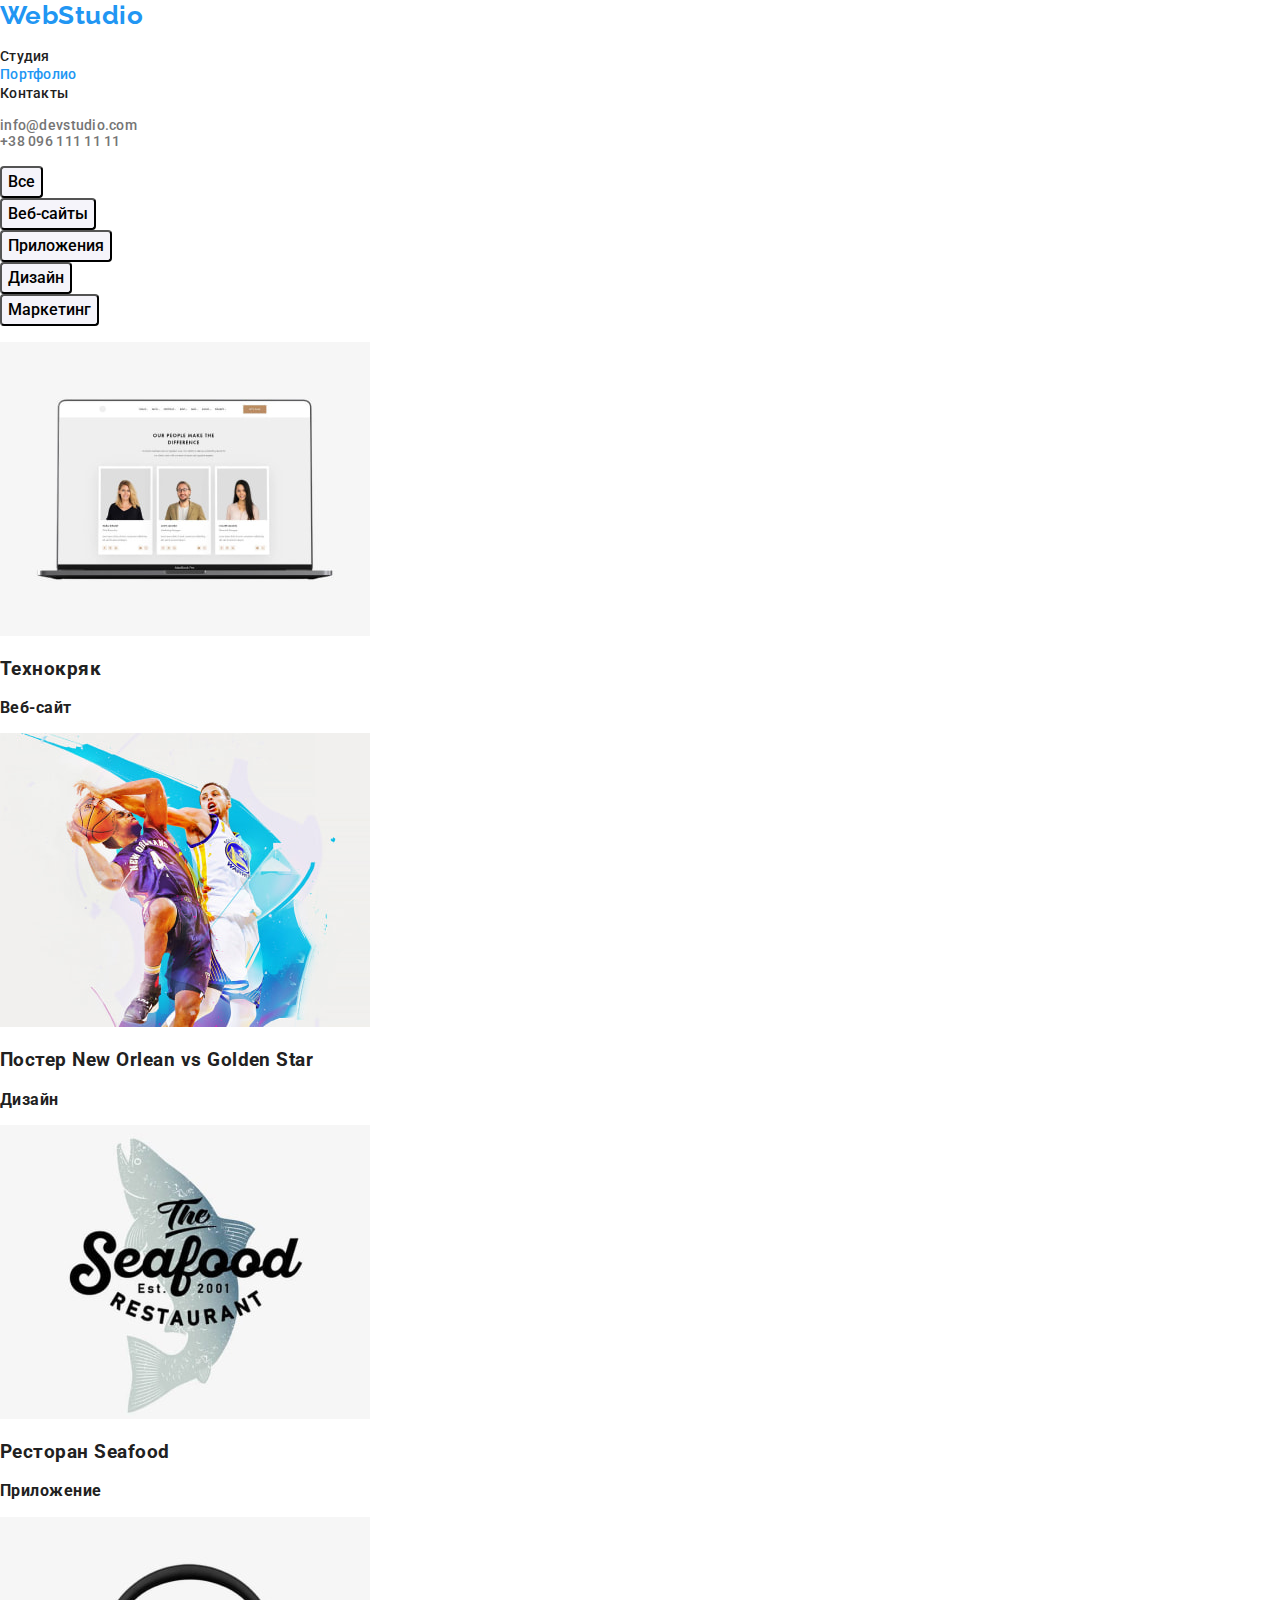
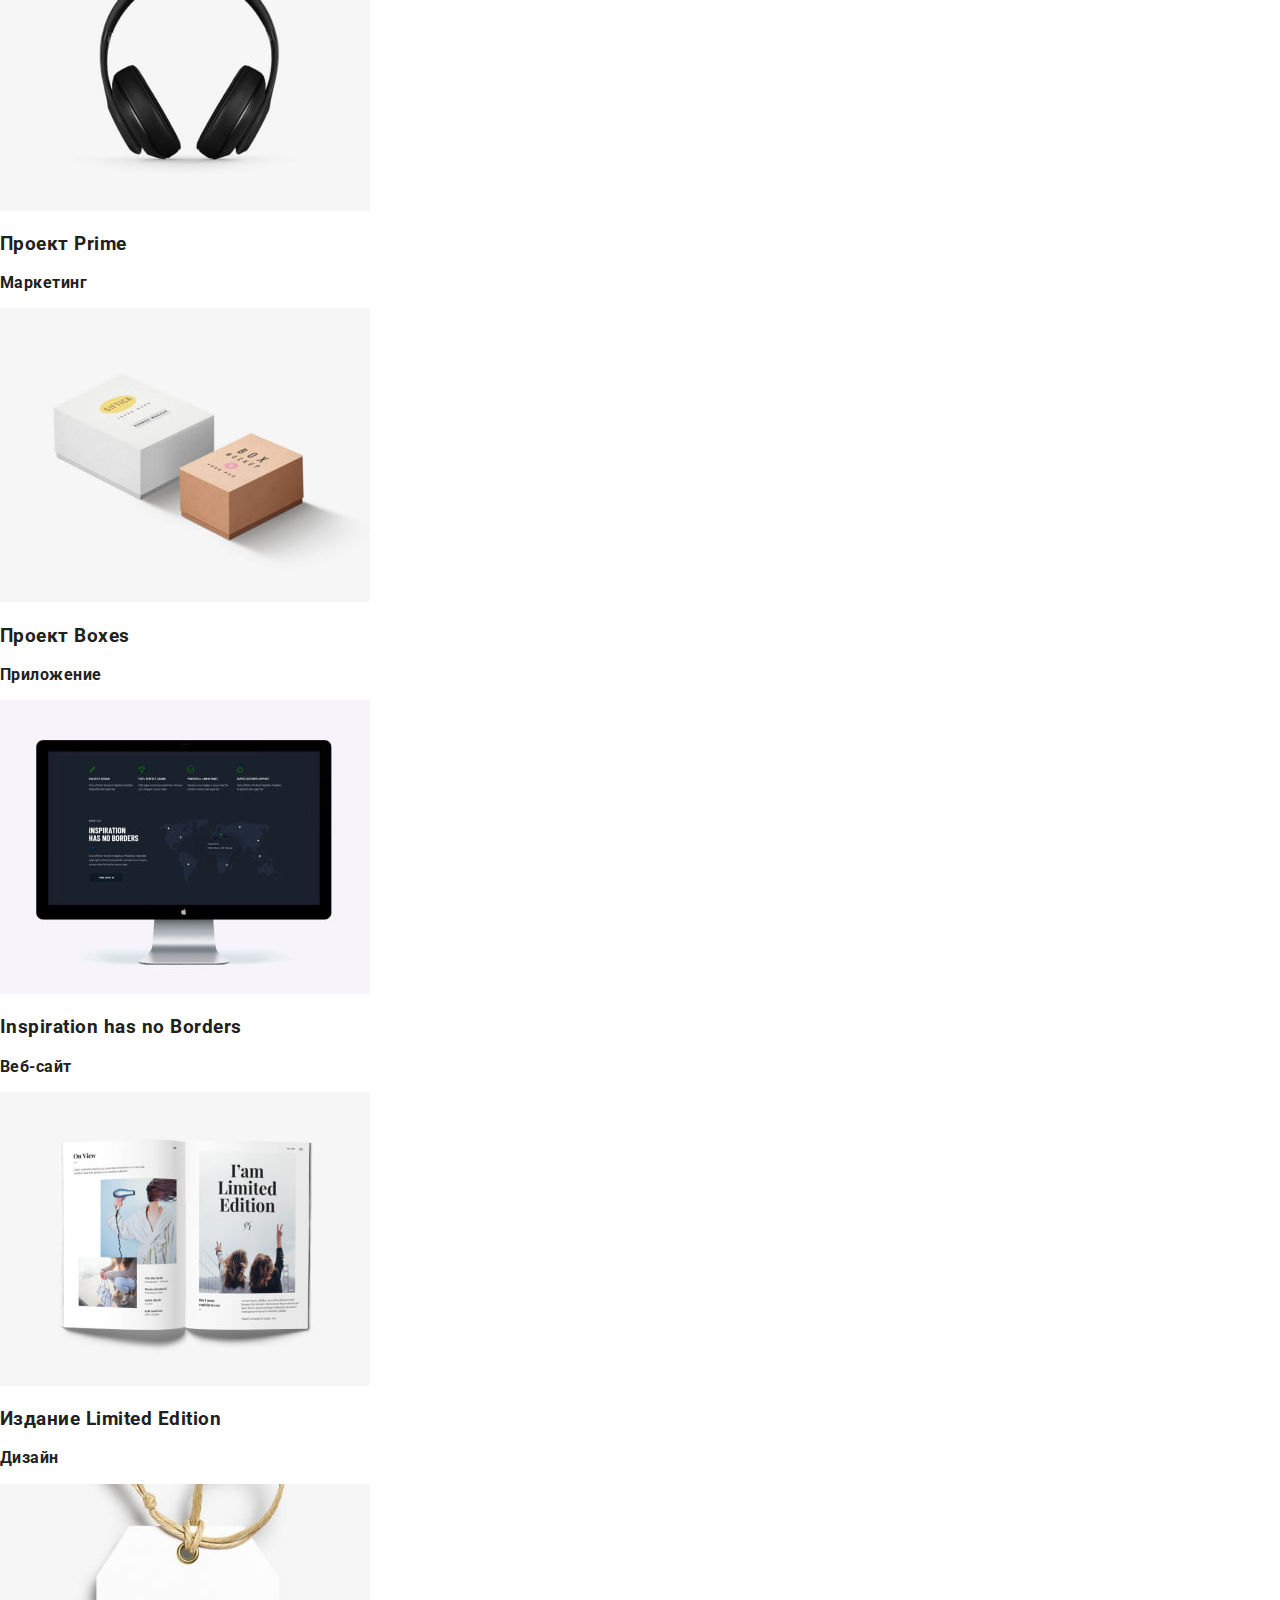
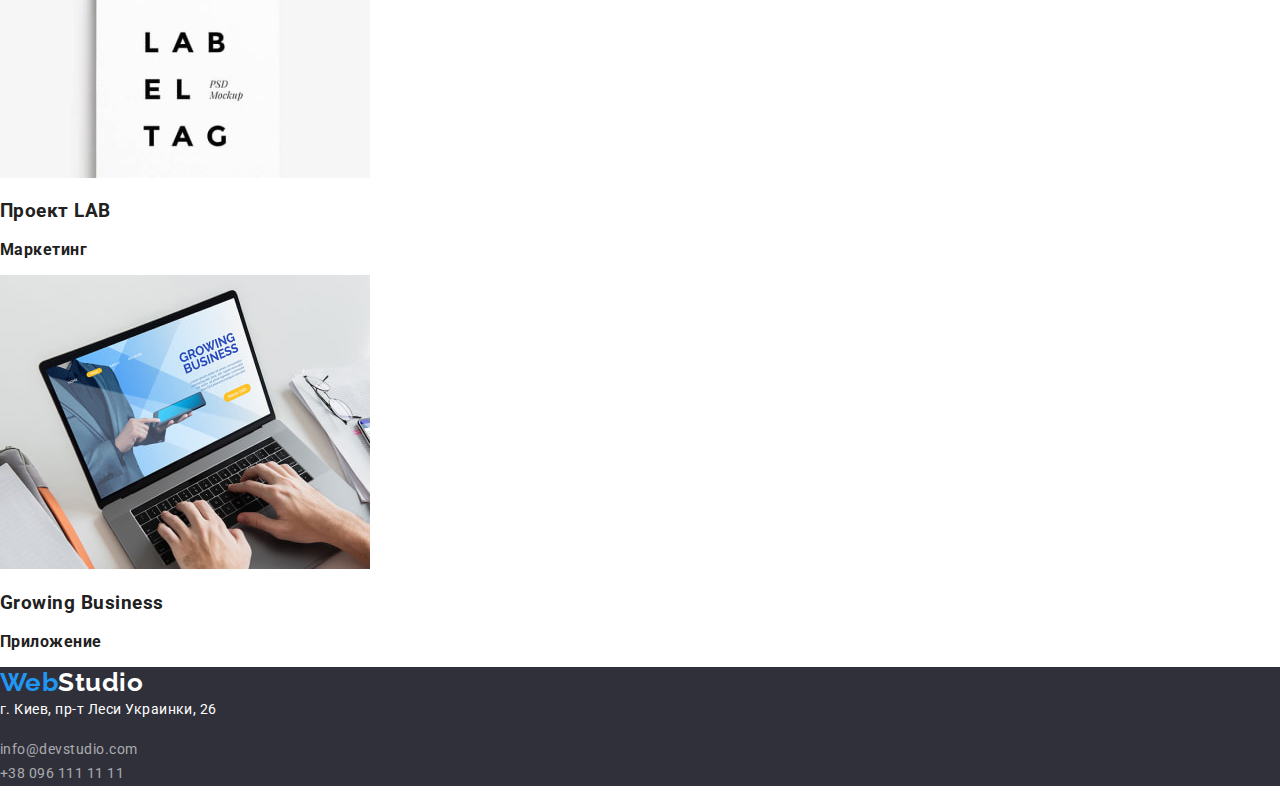
==== portfolio.html @ b77dc6d7 "Клон" ====
<!DOCTYPE html>
<html lang="en">
  <head>
    <meta charset="UTF-8" />
    <meta http-equiv="X-UA-Compatible" content="IE=edge" />
    <meta name="viewport" content="width=device-width, initial-scale=1.0" />
    <title>Портфолио</title>
    <link rel="preconnect" href="https://fonts.googleapis.com" />
    <link rel="preconnect" href="https://fonts.gstatic.com" crossorigin />
    <link
      rel="stylesheet"
      href="https://cdnjs.cloudflare.com/ajax/libs/modern-normalize/1.0.0/modern-normalize.min.css"
    />
    <link
      href="https://fonts.googleapis.com/css2?family=Raleway:wght@700&family=Roboto:wght@400;500;700;900&display=swap"
      rel="stylesheet"
    />
    <link rel="stylesheet" href="css/styles.css" />
  </head>

  <body>
    <header>
      <a class="logo" href="index.html"><span>Web</span>Studio</a>

      <nav class="main-nav">
        <ul>
          <li><a class="link" href="./index.html">Студия</a></li>
          <li><a class="link current" href="./portfolio.html">Портфолио</a></li>
          <li><a class="link" href="./contacts.html">Контакты</a></li>
        </ul>
      </nav>

      <ul class="header-contact">
        <li><a href="mailto:info@devstudio.com">info@devstudio.com</a></li>
        <li><a href="tel:+380961111111">+38 096 111 11 11</a></li>
      </ul>
    </header>

    <main class="work-exls">
      <h1 class="hidden" hidden="true">примеры работ</h1>
      <h2 class="hidden">типы проектов</h2>
      <ul>
        <li>
          <button type="button">Все</button>
        </li>
        <li>
          <button type="button">Веб-сайты</button>
        </li>
        <li>
          <button type="button">Приложения</button>
        </li>
        <li>
          <button type="button">Дизайн</button>
        </li>
        <li>
          <button type="button">Маркетинг</button>
        </li>
      </ul>

      <ul class="work-project">
        <li>
          <img src="./images/portfolio/project-01.jpg" alt="project 01 Технокряк" width="370" />
          <h3>Технокряк</h3>
          <p>Веб-сайт</p>
        </li>
        <li>
          <img
            src="./images/portfolio/project-02.jpg"
            alt="project 02 Постер New Orlean vs Golden Star"
            width="370"
          />
          <h3>Постер New Orlean vs Golden Star</h3>
          <p>Дизайн</p>
        </li>
        <li>
          <img
            src="./images/portfolio/project-03.jpg"
            alt="project 03 Ресторан Seafood"
            width="370"
          />
          <h3>Ресторан Seafood</h3>
          <p>Приложение</p>
        </li>
        <li>
          <img src="./images/portfolio/project-04.jpg" alt="project 04 Проект Prime" width="370" />
          <h3>Проект Prime</h3>
          <p>Маркетинг</p>
        </li>
        <li>
          <img src="./images/portfolio/project-05.jpg" alt="project 05 Проект Boxes" width="370" />
          <h3>Проект Boxes</h3>
          <p>Приложение</p>
        </li>
        <li>
          <img
            src="./images/portfolio/project-06.jpg"
            alt="project 06 Inspiration has no Borders"
            width="370"
          />
          <h3>Inspiration has no Borders</h3>
          <p>Веб-сайт</p>
        </li>
        <li>
          <img
            src="./images/portfolio/project-07.jpg"
            alt="project 07 Издание Limited Edition"
            width="370"
          />
          <h3>Издание Limited Edition</h3>
          <p>Дизайн</p>
        </li>
        <li>
          <img src="./images/portfolio/project-08.jpg" alt="Проект LAB" width="370" />
          <h3>Проект LAB</h3>
          <p>Маркетинг</p>
        </li>
        <li>
          <img
            src="./images/portfolio/project-09.jpg"
            alt="project 09 Growing Business"
            width="370"
          />
          <h3>Growing Business</h3>
          <p>Приложение</p>
        </li>
      </ul>
    </main>

    <footer>
      <a class="logo-footer" href="index.html"><span>Web</span>Studio</a>
      <a href="https://goo.gl/maps/MwoCHRfoZyWxWFmu9">
        <address>г. Киев, пр-т Леси Украинки, 26</address>
      </a>
      <ul>
        <li><a href="mailto:info@devstudio.com">info@devstudio.com</a></li>
        <li><a href="tel:+380961111111">+38 096 111 11 11</a></li>
      </ul>
    </footer>
  </body>
</html>
---- css/styles.css ----
/* задание глобальных переменных */
:root {
  --primary-text-color: #212121;
  --secondary-text-color: #757575;
  --invert-text-color: #ffffff;
  --accent-color: #2196f3;
  --background: #2f303a;
  --background-section: #f5f4fa;
}
/* Глобальные настройки */
a {
  /* убирает подчеркивание ссылок */
  text-decoration: none;
  color: var(--secondary-text-color);
}

li {
  /* Убираем маркеры */
  list-style-type: none;
}

ul {
  margin-left: 0;
  /* Отступ слева в браузере IE и Opera */
  padding-left: 0;
  /* Отступ слева в браузере Firefox, Safari, Chrome */
}

/* скрытие элементов - не подходит для семантики */
.hidden {
  display: none;
}

/* Глобальный border-box */
*,
*::before,
*::after {
  box-sizing: border-box;
}

/* для проверки отступов от элементов */
.test-content {
  outline: 2px solid tomato;
  background-color: green;
}


/* общие настройки */
body {
  font-family: 'Roboto', 'Verdana', 'Tahoma', sans-serif;
  font-style: normal;
  font-weight: 700;
  letter-spacing: 0.03em;
  color: var(--primary-text-color);
}


/* Остальной код */

/* site logo */
.logo {
  font-family: 'Raleway';
  font-size: 26px;
  line-height: 1.19;
  color: var(--primary-text-color);
}
.logo:hover,
.logo:focus {
  color: var(--accent-color);
}
.logo > span {
  color: var(--accent-color);
}

/* nave menu */
.main-nav .link {
  font-weight: 500;
  font-size: 14px;
  line-height: 1.14;
  letter-spacing: 0.02em;
  color: var(--primary-text-color);
}
/* цвет наведение на меню  */
.main-nav .link:hover,
.main-nav .link:focus {
  color: var(--accent-color);
}
/* цвет меню текущей страницы */
.main-nav .link.current {
  color: var(--accent-color);
}

.header-contact {
  font-weight: 500;
  font-size: 14px;
  line-height: 1.14;
  letter-spacing: 0.02em;
  color: var(--secondary-text-color);
}
.header-contact a:hover {
  color: var(--accent-color);
}
h1 {
  font-weight: 900;
  font-size: 44px;
  line-height: 1.36;
  text-align: center;
  letter-spacing: 0.06em;
  text-transform: uppercase;
  color: var(--invert-text-color);
  background-color: var(--secondary-text-color);
}
.main-btn {
  font-size: 16px;
  line-height: 1, 87;
  display: flex;
  align-items: center;
  text-align: center;
  letter-spacing: 0.06em;
  color: var(--invert-text-color);
  background: var(--accent-color);
  box-shadow: 0px 4px 4px rgba(0, 0, 0, 0.15);
  border-radius: 4px;
  cursor: pointer;
}

.features h3 {
  font-size: 14px;
  line-height: 1.14;
  text-transform: uppercase;
}

.features p {
  font-weight: 400;
  font-size: 14px;
  line-height: 1.71;
  color: var(--secondary-text-color);
}

h2 {
  font-size: 36px;
  line-height: 1.16;
  text-align: center;
}

.team p {
  font-weight: 500;
  font-size: 16px;
  line-height: 1.18;
  text-align: center;
}

.team h3 {
  font-weight: 400;
  font-size: 16px;
  line-height: 1.18;
  text-align: center;
  color: var(--secondary-text-color);
}

footer {
  background: var(--background);
}
.logo-footer {
  font-family: 'Raleway';
  font-size: 26px;
  line-height: 1.19;
  color: var(--invert-text-color);
}

.logo-footer > span {
  color: var(--accent-color);
}

footer > a > address {
  font-weight: 400;
  font-size: 14px;
  font-style: normal;
  line-height: 1.71;
  color: var(--invert-text-color);
}
footer > ul > li > a {
  font-weight: 400;
  font-size: 14px;
  line-height: 1.71;
  color: rgba(255, 255, 255, 0.6);
}

footer a:hover {
  color: var(--accent-color);
}

/* Страница примеры работ */
.work-exls button {
  font-family: 'Roboto';
  font-weight: 500;
  font-size: 16px;
  line-height: 1.62;
  text-align: center;
  background: #f5f4fa;
  border-radius: 4px;
  cursor: pointer;
}

.work-exls button:hover {
  color: var(--invert-text-color);
  background: var(--accent-color);
  box-shadow: 0px 3px 1px rgba(0, 0, 0, 0.1), 0px 1px 2px rgba(0, 0, 0, 0.08),
    0px 2px 2px rgba(0, 0, 0, 0.12);
  border-radius: 4px;
}

.work-project > ul > li > h3 {
  font-size: 18px;
  line-height: 2;
  letter-spacing: 0.06em;
}

.work-project > ul > li > p {
  font-weight: 400;
  font-size: 16px;
  line-height: 1.87;
  color: var(--secondary-text-color);
}
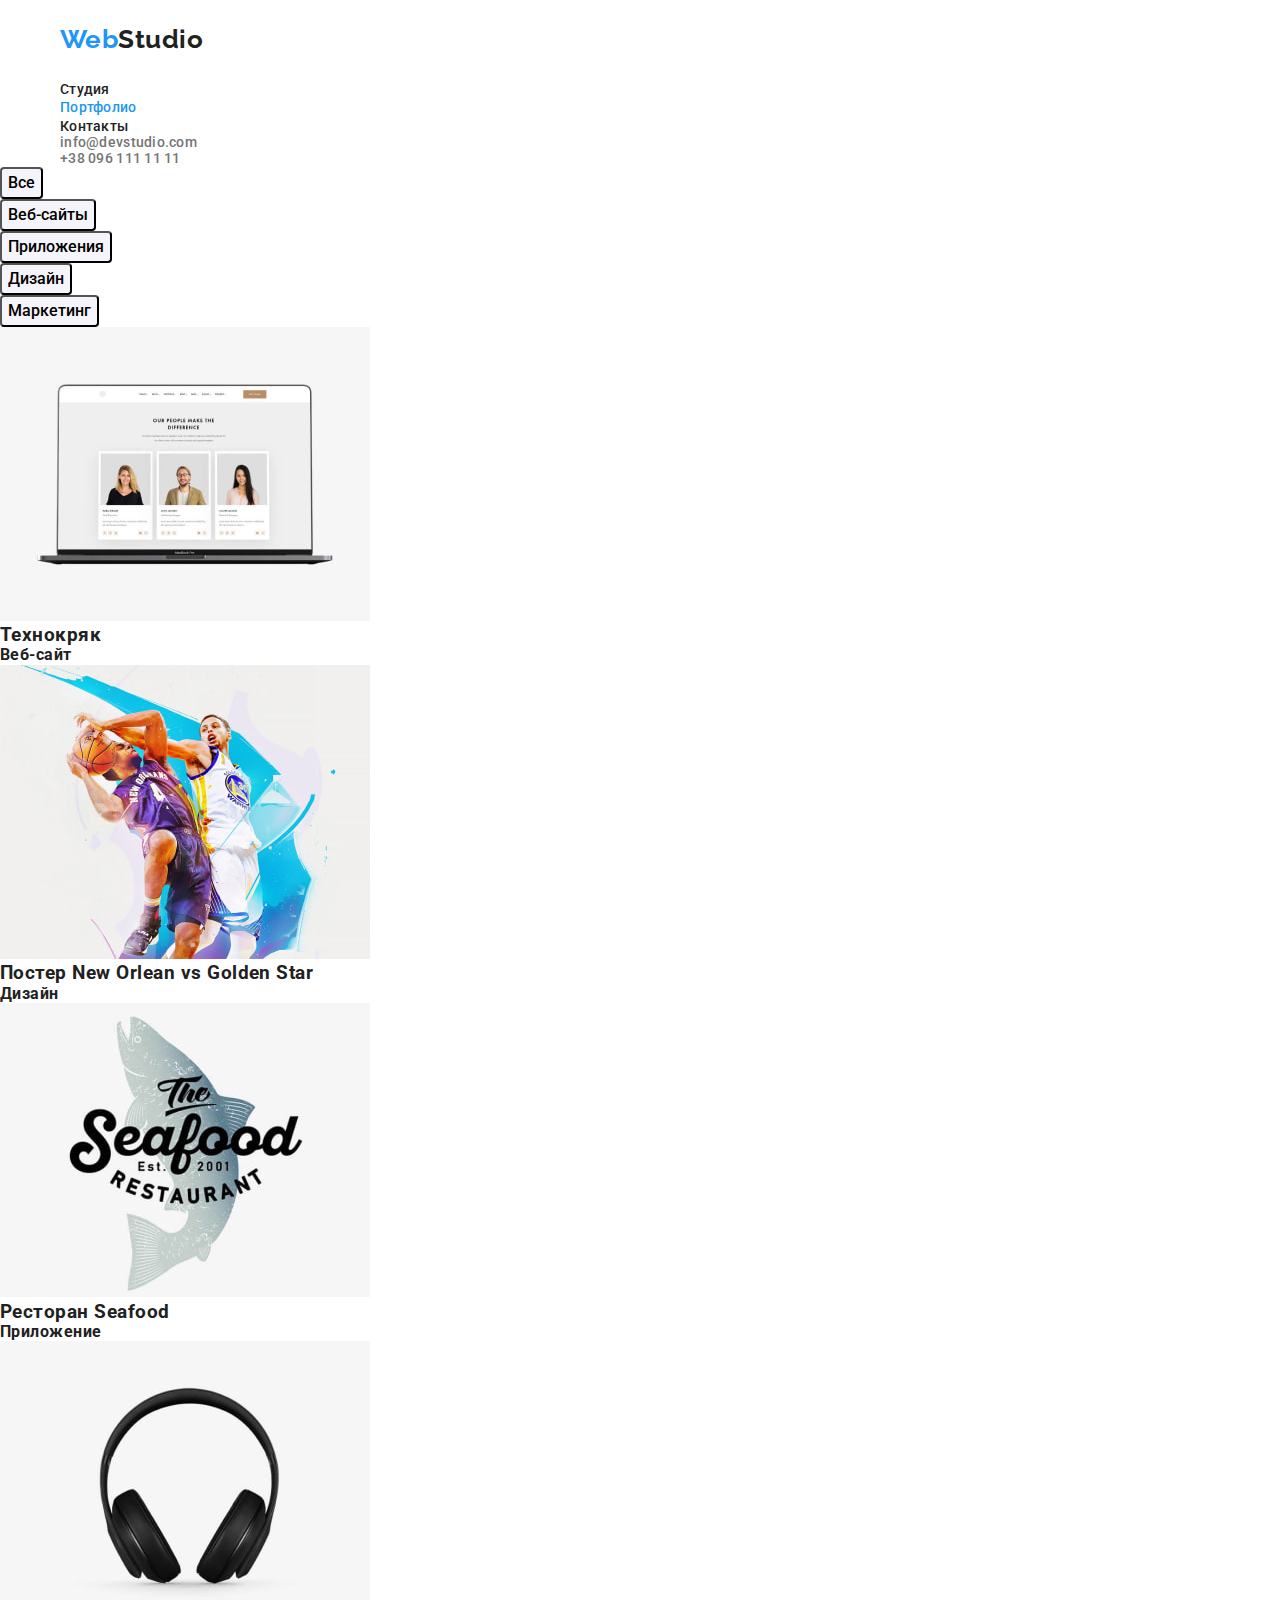
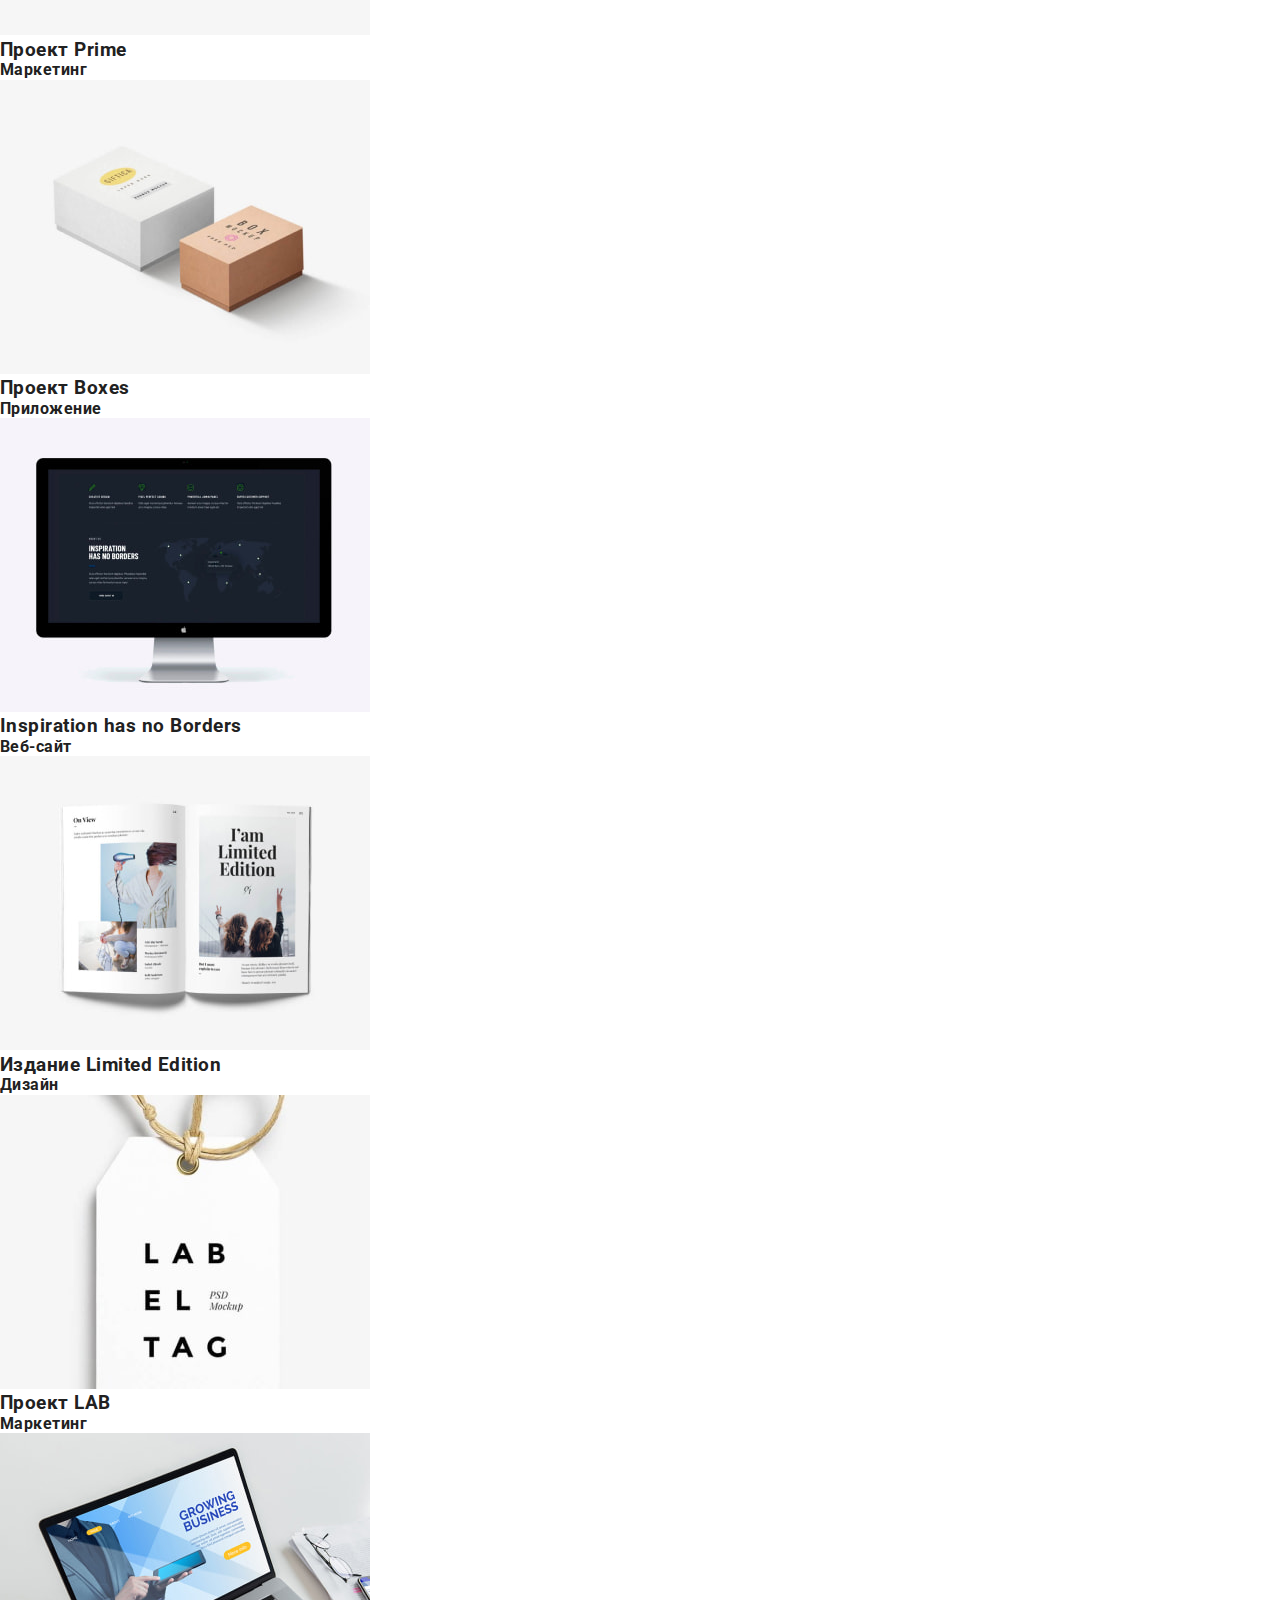
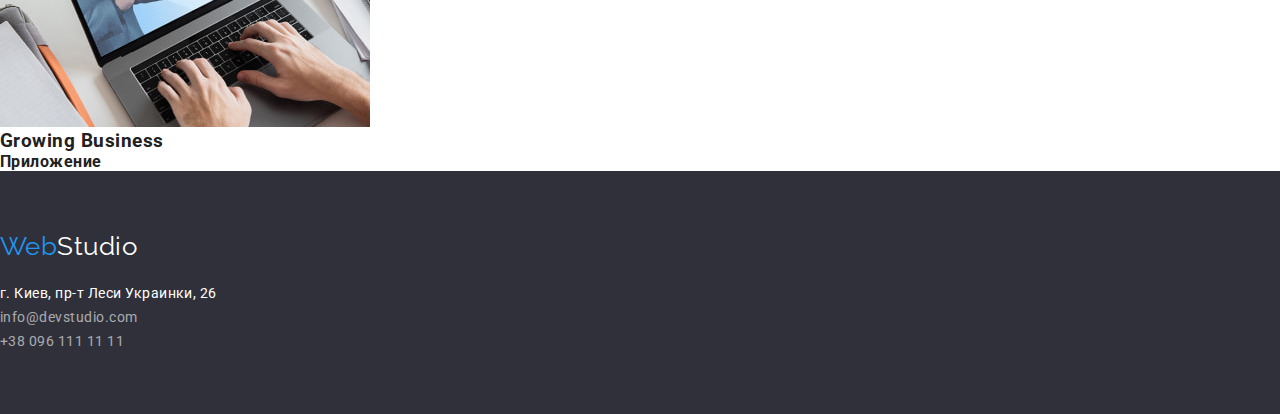
==== commit 265be8d0: "Правки по отступам" ====
--- a/portfolio.html
+++ b/portfolio.html
@@ -20,20 +20,22 @@
 
   <body>
     <header>
-      <a class="logo" href="index.html"><span>Web</span>Studio</a>
+      <div class="container">
+        <a class="logo" href="index.html"><span>Web</span>Studio</a>
 
-      <nav class="main-nav">
-        <ul>
-          <li><a class="link" href="./index.html">Студия</a></li>
-          <li><a class="link current" href="./portfolio.html">Портфолио</a></li>
-          <li><a class="link" href="./contacts.html">Контакты</a></li>
+        <nav class="main-nav">
+          <ul>
+            <li><a class="link" href="./index.html">Студия</a></li>
+            <li><a class="link current" href="./portfolio.html">Портфолио</a></li>
+            <li><a class="link" href="./contacts.html">Контакты</a></li>
+          </ul>
+        </nav>
+
+        <ul class="header-contact">
+          <li><a href="mailto:info@devstudio.com">info@devstudio.com</a></li>
+          <li><a href="tel:+380961111111">+38 096 111 11 11</a></li>
         </ul>
-      </nav>
-
-      <ul class="header-contact">
-        <li><a href="mailto:info@devstudio.com">info@devstudio.com</a></li>
-        <li><a href="tel:+380961111111">+38 096 111 11 11</a></li>
-      </ul>
+      </div>
     </header>
 
     <main class="work-exls">
--- a/css/styles.css
+++ b/css/styles.css
@@ -4,48 +4,44 @@
   --secondary-text-color: #757575;
   --invert-text-color: #ffffff;
   --accent-color: #2196f3;
+  --background-main: #ffffff;
+  --background-section: #f5f4fa;
   --background: #2f303a;
-  --background-section: #f5f4fa;
-}
-/* Глобальные настройки */
+}
+
+/* глобальные настройки */
 a {
   /* убирает подчеркивание ссылок */
   text-decoration: none;
   color: var(--secondary-text-color);
 }
-
 li {
   /* Убираем маркеры */
   list-style-type: none;
 }
-
-ul {
-  margin-left: 0;
-  /* Отступ слева в браузере IE и Opera */
-  padding-left: 0;
-  /* Отступ слева в браузере Firefox, Safari, Chrome */
-}
-
 /* скрытие элементов - не подходит для семантики */
 .hidden {
   display: none;
 }
-
-/* Глобальный border-box */
+/* глобальный border-box */
 *,
 *::before,
 *::after {
   box-sizing: border-box;
 }
 
+h1, h2, h3, h4, li, ul, p {
+  padding: 0 0;
+  margin: 0 0;
+}
+
 /* для проверки отступов от элементов */
-.test-content {
+.test {
   outline: 2px solid tomato;
   background-color: green;
 }
 
-
-/* общие настройки */
+/* главная страница */
 body {
   font-family: 'Roboto', 'Verdana', 'Tahoma', sans-serif;
   font-style: normal;
@@ -54,31 +50,56 @@
   color: var(--primary-text-color);
 }
 
-
-/* Остальной код */
-
-/* site logo */
+.container {
+  margin-left: auto;
+  margin-right: auto;
+  width: 1200px;
+  padding-left: 20px;
+  padding-right: 20px;
+  /* outline: 2px solid tomato; */
+}
+
+h2 {
+  font-size: 36px;
+  line-height: 1.16;
+  text-align: center;
+}
+
+/* хедер */
+
+.page-header {
+  background-color: var(--background-main);
+  border-bottom: 1px solid #ECECEC;
+}
+
+/* лого */
 .logo {
   font-family: 'Raleway';
   font-size: 26px;
   line-height: 1.19;
   color: var(--primary-text-color);
-}
+  display: inline-block;
+  padding-top: 24px;
+  padding-bottom: 25px;
+}
+
 .logo:hover,
 .logo:focus {
   color: var(--accent-color);
 }
+
 .logo > span {
   color: var(--accent-color);
 }
 
-/* nave menu */
+/* нав. меню */
 .main-nav .link {
   font-weight: 500;
   font-size: 14px;
   line-height: 1.14;
   letter-spacing: 0.02em;
   color: var(--primary-text-color);
+  padding: 32px 0px;
 }
 /* цвет наведение на меню  */
 .main-nav .link:hover,
@@ -99,6 +120,12 @@
 }
 .header-contact a:hover {
   color: var(--accent-color);
+}
+
+/* секция hero */
+.hero {
+  background-color: var(--secondary-text-color);
+  min-height: 600px;
 }
 h1 {
   font-weight: 900;
@@ -107,40 +134,72 @@
   text-align: center;
   letter-spacing: 0.06em;
   text-transform: uppercase;
-  color: var(--invert-text-color);
-  background-color: var(--secondary-text-color);
+  color: var(--invert-text-color);  
+  padding-top: 200px;
+  margin-bottom: 30px;
 }
 .main-btn {
   font-size: 16px;
-  line-height: 1, 87;
-  display: flex;
+  line-height: 1,87;
+  display: inline-block;
+  min-width: 200xp;
+  height: 50px;
+  padding: 10px 32px;
   align-items: center;
   text-align: center;
   letter-spacing: 0.06em;
   color: var(--invert-text-color);
-  background: var(--accent-color);
+  background: var(--accent-color); 
   box-shadow: 0px 4px 4px rgba(0, 0, 0, 0.15);
   border-radius: 4px;
+  border: 1px solid transparent;
   cursor: pointer;
-}
-
+  margin-bottom: 200px;
+}
+
+/* секция features */
+.features {
+margin-top: 94px;
+  }
 .features h3 {
   font-size: 14px;
   line-height: 1.14;
   text-transform: uppercase;
-}
-
+  margin-bottom: 10px;
+}
 .features p {
   font-weight: 400;
   font-size: 14px;
   line-height: 1.71;
   color: var(--secondary-text-color);
-}
-
-h2 {
-  font-size: 36px;
-  line-height: 1.16;
-  text-align: center;
+  margin: 0;
+}
+
+/* секция employment */
+.employment {
+  margin: 94px 0;
+  }
+
+.em-pic {
+  margin-top: 50px;
+ }
+
+/* секция team */
+.team {
+padding: 94px 0;
+background-color: var(--background-section);
+}
+.team h2 {
+margin-bottom: 50px;  
+}
+
+.border-photo {
+  width: 270px;
+  background-color: #ffffff;
+  box-shadow: 0px 1px 3px rgba(0, 0, 0, 0.12),
+  0px 1px 1px rgba(0, 0, 0, 0.14),
+  0px 2px 1px rgba(0, 0, 0, 0.2);
+  border-radius: 0px 0px 4px 4px;
 }
 
 .team p {
@@ -148,6 +207,8 @@
   font-size: 16px;
   line-height: 1.18;
   text-align: center;
+  margin-top: 30px;
+  margin-bottom: 10px;
 }
 
 .team h3 {
@@ -156,30 +217,36 @@
   line-height: 1.18;
   text-align: center;
   color: var(--secondary-text-color);
-}
-
+  padding-bottom: 30px;
+}
+
+/* секция footer */
 footer {
   background: var(--background);
-}
+  padding: 60px 0;
+}
+
 .logo-footer {
   font-family: 'Raleway';
   font-size: 26px;
   line-height: 1.19;
   color: var(--invert-text-color);
-}
-
-.logo-footer > span {
-  color: var(--accent-color);
-}
-
-footer > a > address {
+  display:inline-block;
+  margin-bottom: 20px;
+}
+
+.logo-footer span {
+  color: var(--accent-color);
+}
+
+footer address {
   font-weight: 400;
   font-size: 14px;
   font-style: normal;
   line-height: 1.71;
   color: var(--invert-text-color);
 }
-footer > ul > li > a {
+footer a {
   font-weight: 400;
   font-size: 14px;
   line-height: 1.71;
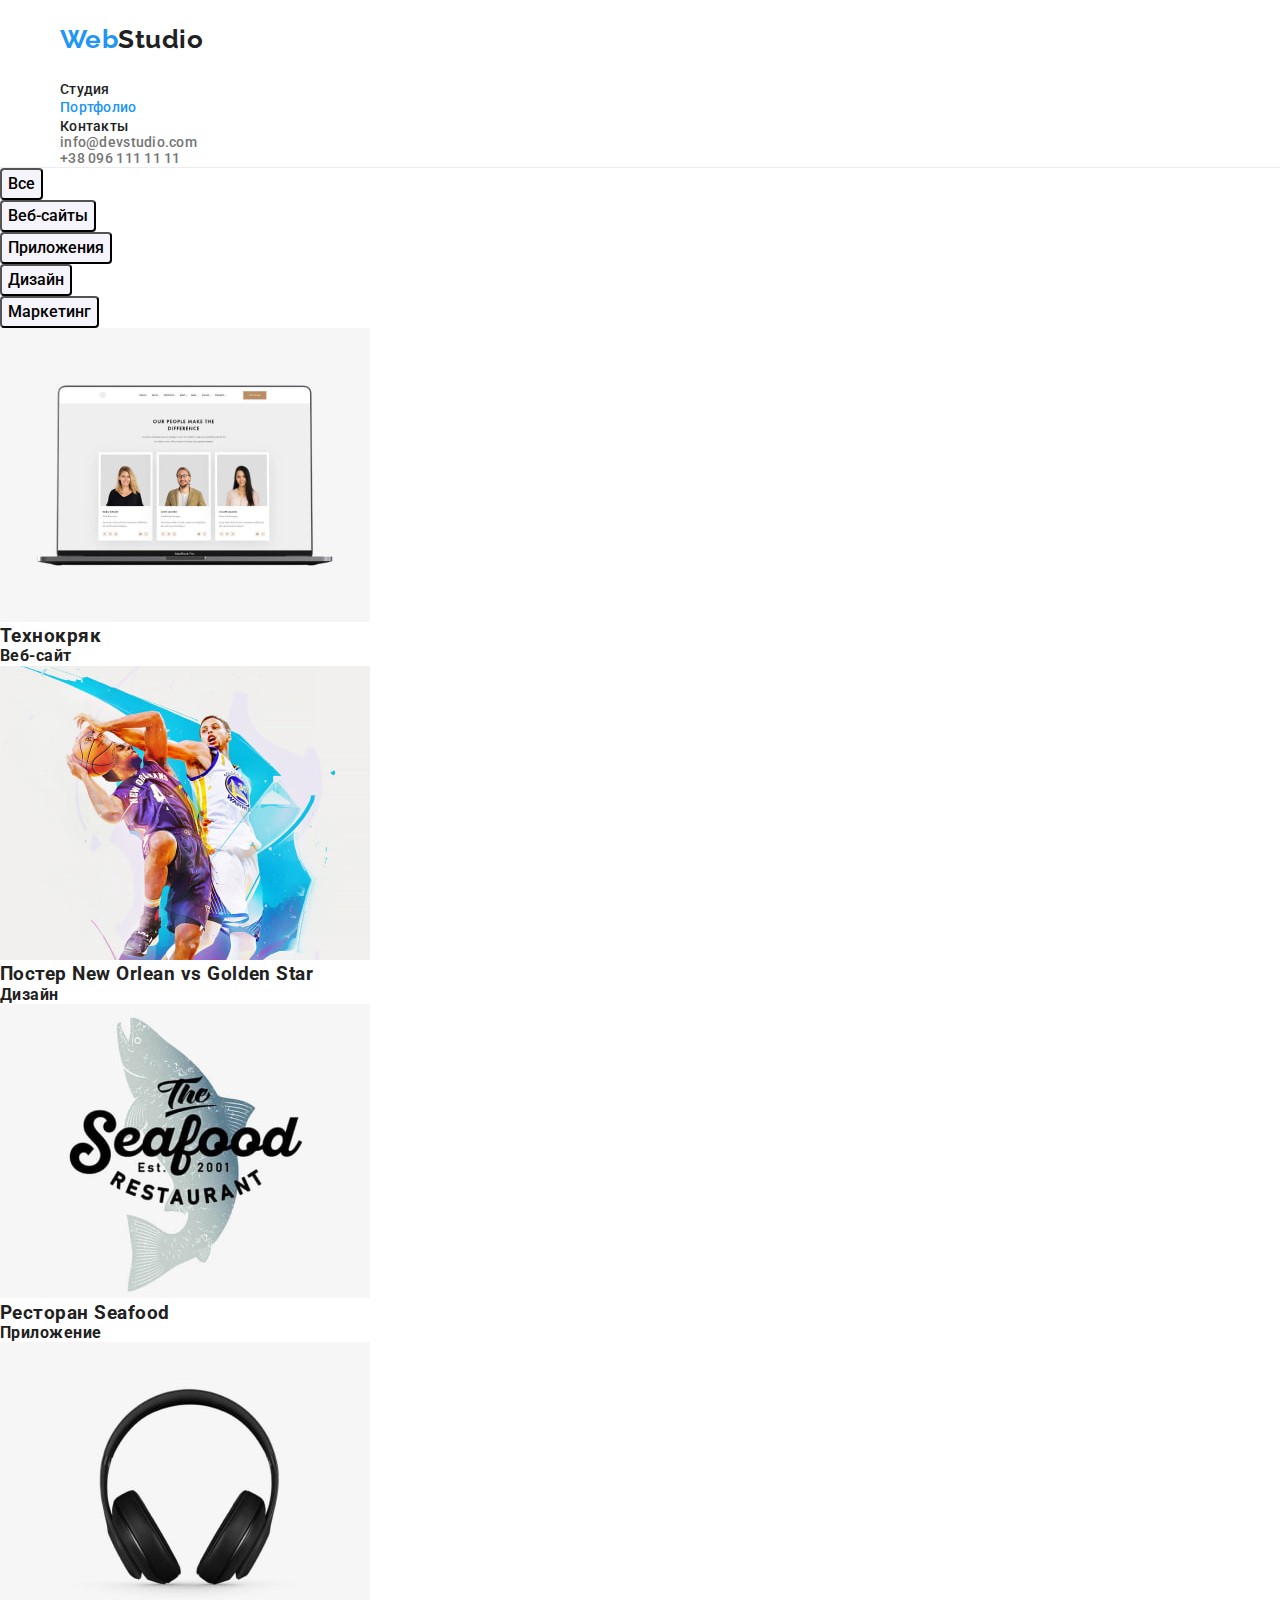
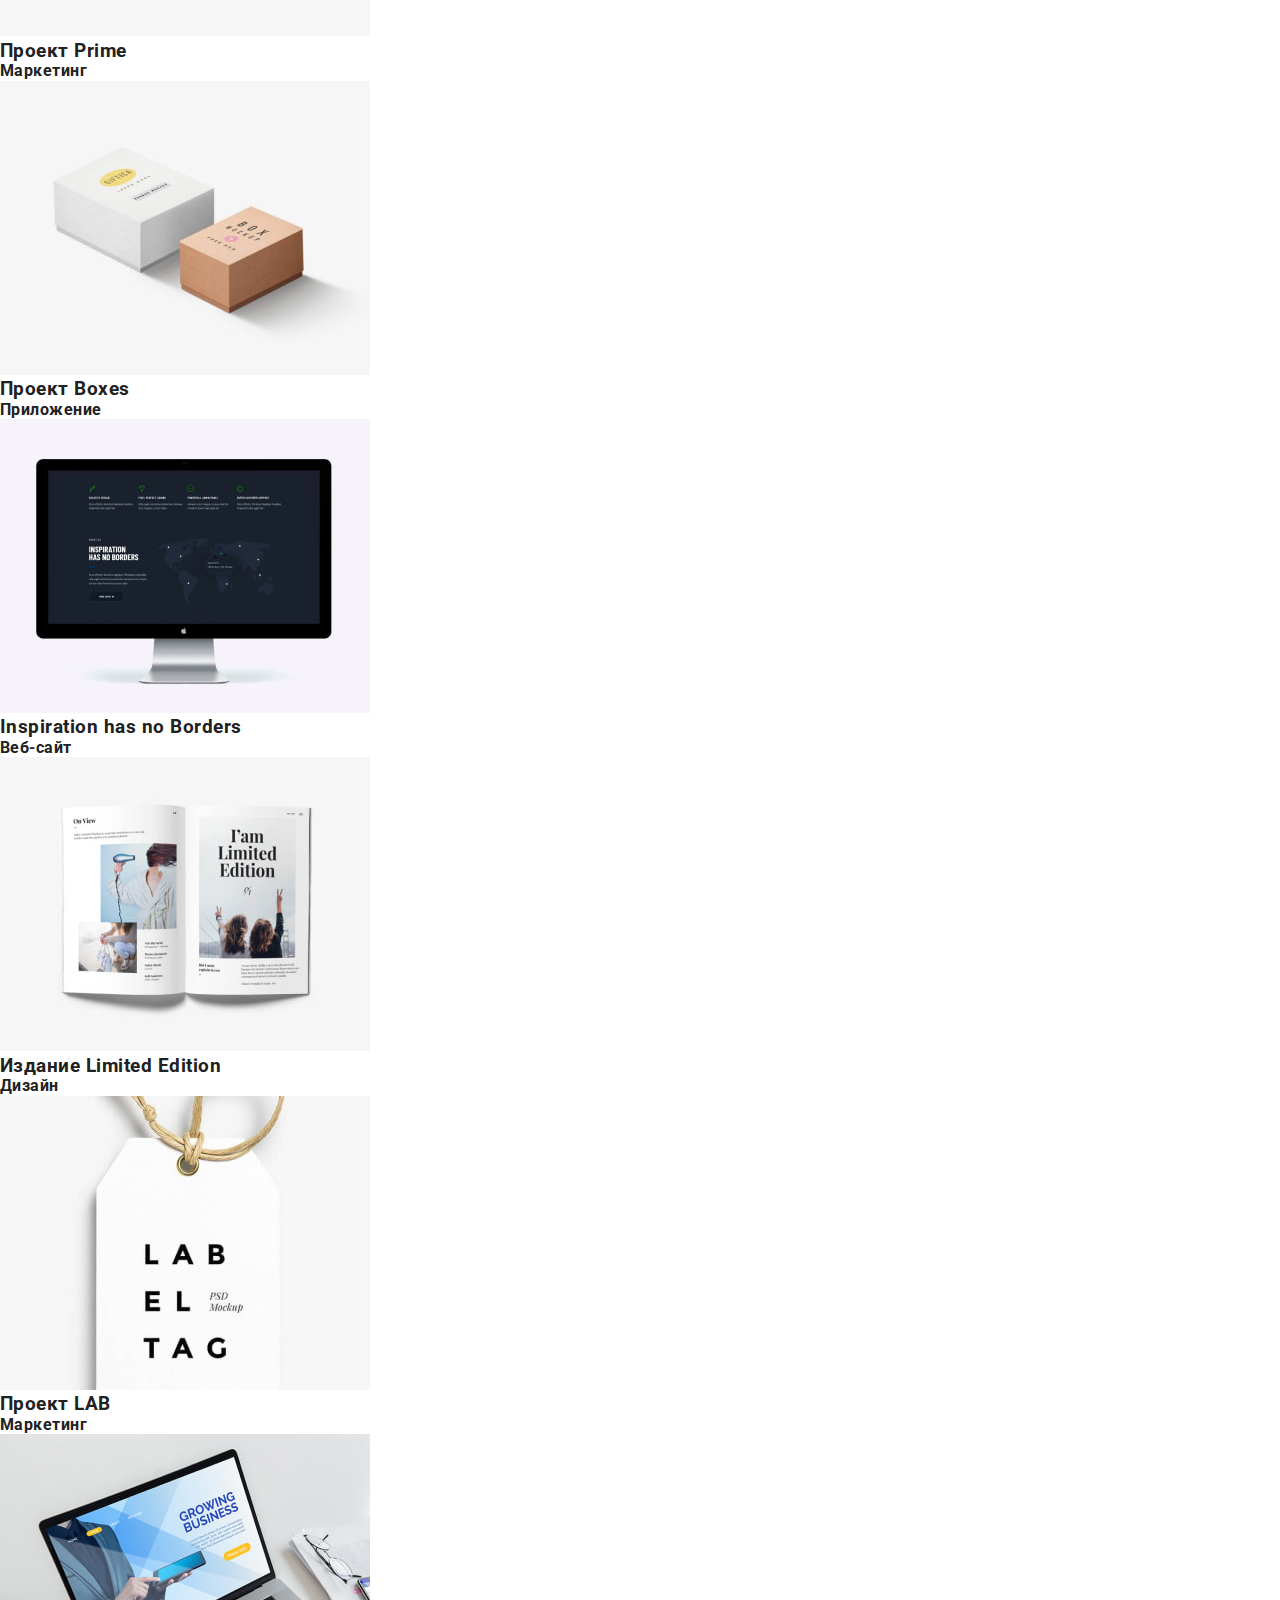
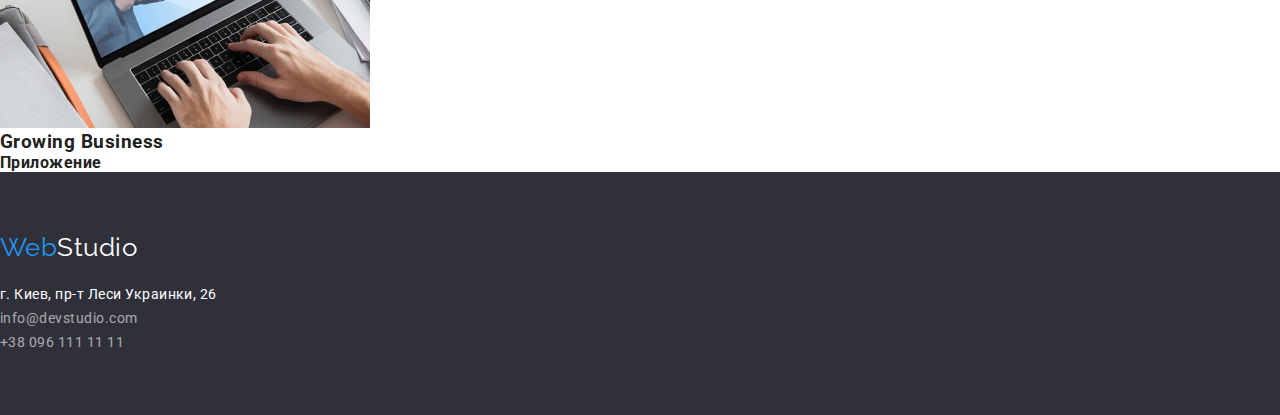
==== commit c99d21b0: "Правка 2 страницы" ====
--- a/portfolio.html
+++ b/portfolio.html
@@ -19,10 +19,9 @@
   </head>
 
   <body>
-    <header>
+    <header class="page-header">
       <div class="container">
         <a class="logo" href="index.html"><span>Web</span>Studio</a>
-
         <nav class="main-nav">
           <ul>
             <li><a class="link" href="./index.html">Студия</a></li>
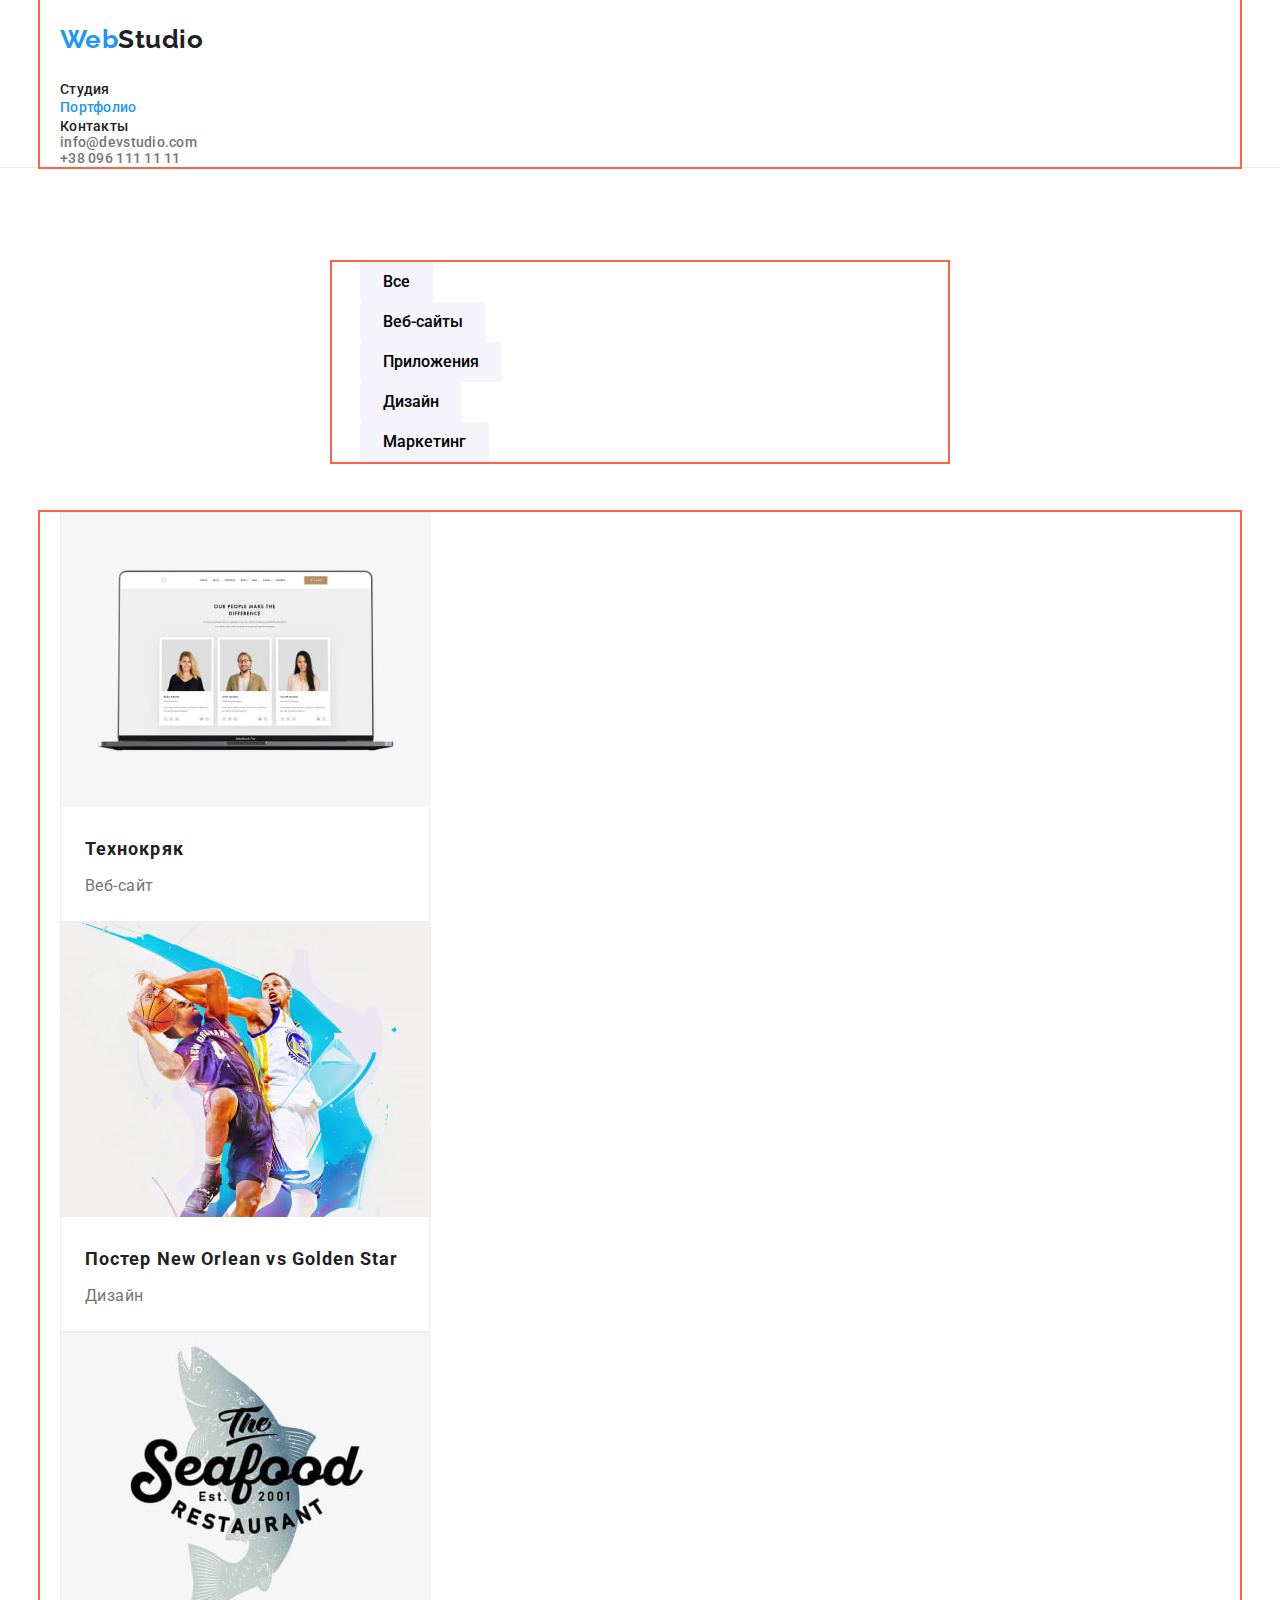
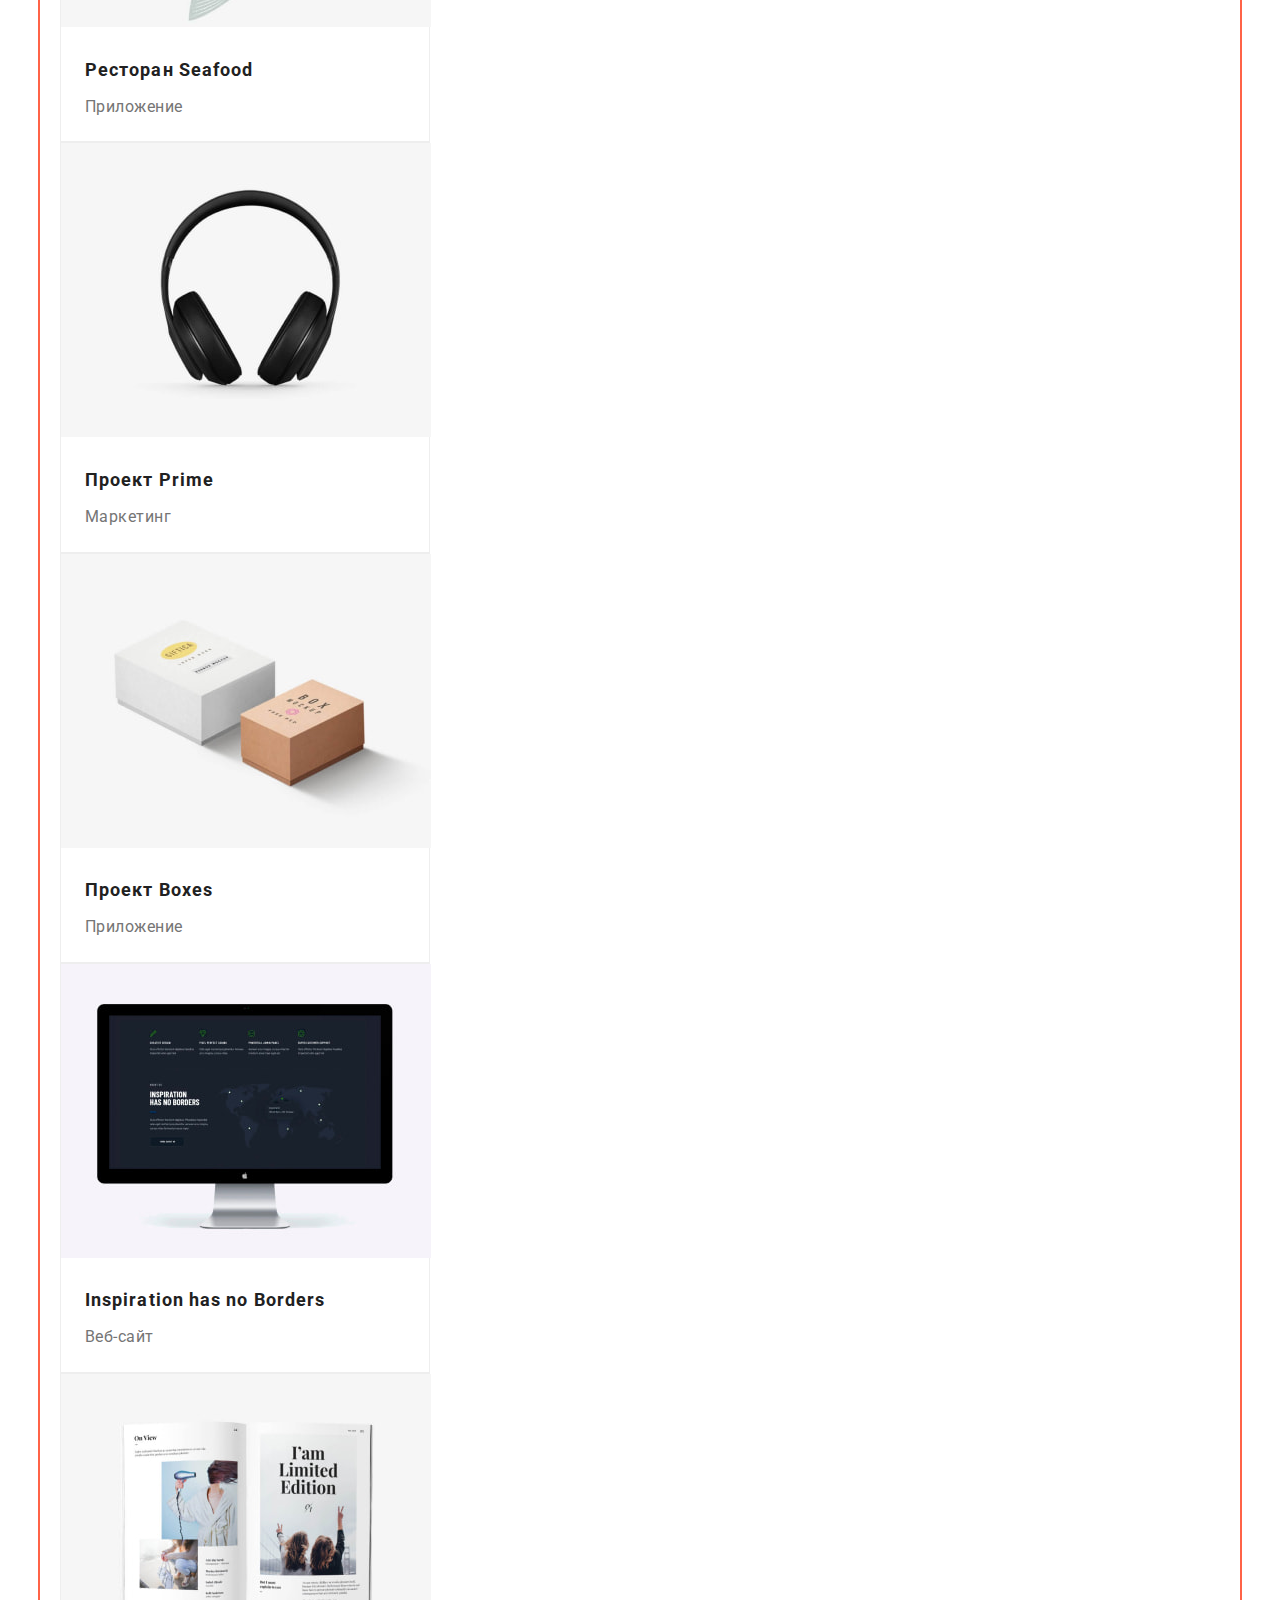
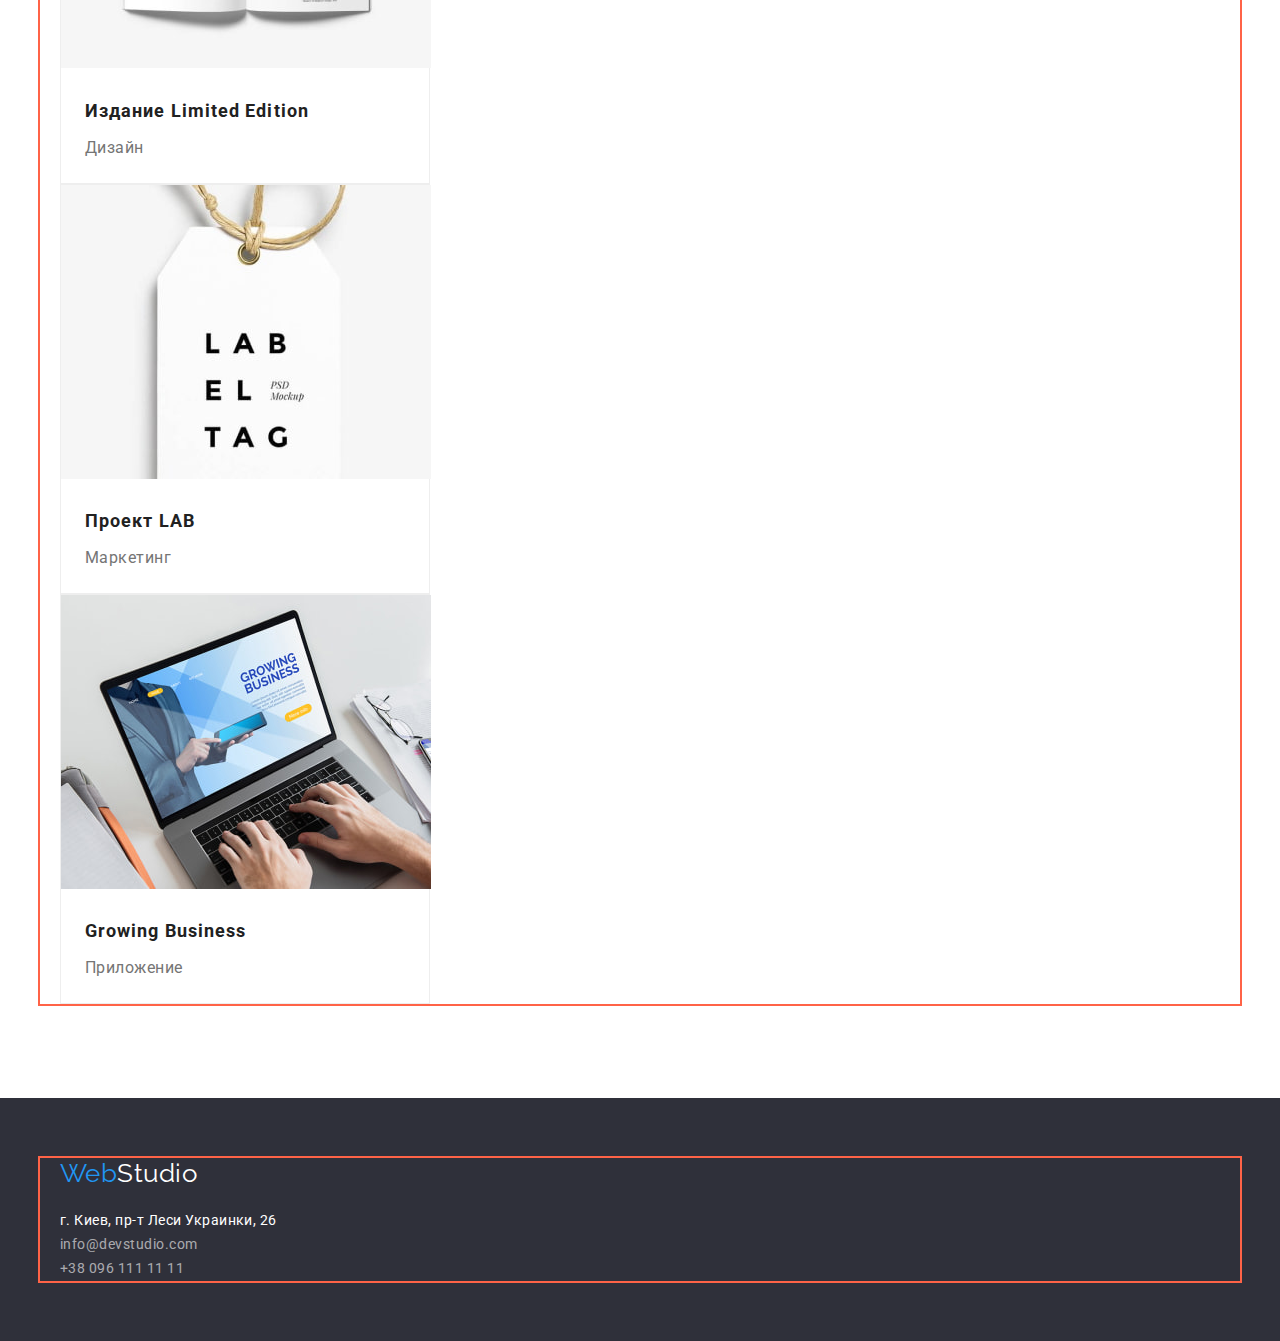
==== commit 031da518: "Отступы от блоков" ====
--- a/portfolio.html
+++ b/portfolio.html
@@ -38,104 +38,119 @@
     </header>
 
     <main class="work-exls">
-      <h1 class="hidden" hidden="true">примеры работ</h1>
-      <h2 class="hidden">типы проектов</h2>
-      <ul>
-        <li>
-          <button type="button">Все</button>
-        </li>
-        <li>
-          <button type="button">Веб-сайты</button>
-        </li>
-        <li>
-          <button type="button">Приложения</button>
-        </li>
-        <li>
-          <button type="button">Дизайн</button>
-        </li>
-        <li>
-          <button type="button">Маркетинг</button>
-        </li>
-      </ul>
+      <div class="filter-r">
+        <h1 class="hidden" hidden="true">примеры работ</h1>
+        <h2 class="hidden">типы проектов</h2>
+        <ul>
+          <li>
+            <button class="work-btn" type="button">Все</button>
+          </li>
+          <li>
+            <button class="work-btn" type="button">Веб-сайты</button>
+          </li>
+          <li>
+            <button class="work-btn" type="button">Приложения</button>
+          </li>
+          <li>
+            <button class="work-btn" type="button">Дизайн</button>
+          </li>
+          <li>
+            <button class="work-btn" type="button">Маркетинг</button>
+          </li>
+        </ul>
+      </div>
 
-      <ul class="work-project">
-        <li>
-          <img src="./images/portfolio/project-01.jpg" alt="project 01 Технокряк" width="370" />
-          <h3>Технокряк</h3>
-          <p>Веб-сайт</p>
-        </li>
-        <li>
-          <img
-            src="./images/portfolio/project-02.jpg"
-            alt="project 02 Постер New Orlean vs Golden Star"
-            width="370"
-          />
-          <h3>Постер New Orlean vs Golden Star</h3>
-          <p>Дизайн</p>
-        </li>
-        <li>
-          <img
-            src="./images/portfolio/project-03.jpg"
-            alt="project 03 Ресторан Seafood"
-            width="370"
-          />
-          <h3>Ресторан Seafood</h3>
-          <p>Приложение</p>
-        </li>
-        <li>
-          <img src="./images/portfolio/project-04.jpg" alt="project 04 Проект Prime" width="370" />
-          <h3>Проект Prime</h3>
-          <p>Маркетинг</p>
-        </li>
-        <li>
-          <img src="./images/portfolio/project-05.jpg" alt="project 05 Проект Boxes" width="370" />
-          <h3>Проект Boxes</h3>
-          <p>Приложение</p>
-        </li>
-        <li>
-          <img
-            src="./images/portfolio/project-06.jpg"
-            alt="project 06 Inspiration has no Borders"
-            width="370"
-          />
-          <h3>Inspiration has no Borders</h3>
-          <p>Веб-сайт</p>
-        </li>
-        <li>
-          <img
-            src="./images/portfolio/project-07.jpg"
-            alt="project 07 Издание Limited Edition"
-            width="370"
-          />
-          <h3>Издание Limited Edition</h3>
-          <p>Дизайн</p>
-        </li>
-        <li>
-          <img src="./images/portfolio/project-08.jpg" alt="Проект LAB" width="370" />
-          <h3>Проект LAB</h3>
-          <p>Маркетинг</p>
-        </li>
-        <li>
-          <img
-            src="./images/portfolio/project-09.jpg"
-            alt="project 09 Growing Business"
-            width="370"
-          />
-          <h3>Growing Business</h3>
-          <p>Приложение</p>
-        </li>
-      </ul>
+      <div class="container">
+        <ul class="work-prts">
+          <li class="pr-t">
+            <img src="./images/portfolio/project-01.jpg" alt="project 01 Технокряк" width="370" />
+            <h3>Технокряк</h3>
+            <p>Веб-сайт</p>
+          </li>
+          <li class="pr-t">
+            <img
+              src="./images/portfolio/project-02.jpg"
+              alt="project 02 Постер New Orlean vs Golden Star"
+              width="370"
+            />
+            <h3>Постер New Orlean vs Golden Star</h3>
+            <p>Дизайн</p>
+          </li>
+          <li class="pr-t">
+            <img
+              src="./images/portfolio/project-03.jpg"
+              alt="project 03 Ресторан Seafood"
+              width="370"
+            />
+            <h3>Ресторан Seafood</h3>
+            <p>Приложение</p>
+          </li>
+          <li class="pr-t">
+            <img
+              src="./images/portfolio/project-04.jpg"
+              alt="project 04 Проект Prime"
+              width="370"
+            />
+            <h3>Проект Prime</h3>
+            <p>Маркетинг</p>
+          </li>
+          <li class="pr-t">
+            <img
+              src="./images/portfolio/project-05.jpg"
+              alt="project 05 Проект Boxes"
+              width="370"
+            />
+            <h3>Проект Boxes</h3>
+            <p>Приложение</p>
+          </li>
+          <li class="pr-t">
+            <img
+              src="./images/portfolio/project-06.jpg"
+              alt="project 06 Inspiration has no Borders"
+              width="370"
+            />
+            <h3>Inspiration has no Borders</h3>
+            <p>Веб-сайт</p>
+          </li>
+          <li class="pr-t">
+            <img
+              src="./images/portfolio/project-07.jpg"
+              alt="project 07 Издание Limited Edition"
+              width="370"
+            />
+            <h3>Издание Limited Edition</h3>
+            <p>Дизайн</p>
+          </li>
+          <li class="pr-t">
+            <img src="./images/portfolio/project-08.jpg" alt="Проект LAB" width="370" />
+            <h3>Проект LAB</h3>
+            <p>Маркетинг</p>
+          </li>
+          <li class="pr-t">
+            <img
+              src="./images/portfolio/project-09.jpg"
+              alt="project 09 Growing Business"
+              width="370"
+            />
+            <h3>Growing Business</h3>
+            <p>Приложение</p>
+          </li>
+        </ul>
+      </div>
     </main>
 
     <footer>
-      <a class="logo-footer" href="index.html"><span>Web</span>Studio</a>
-      <a href="https://goo.gl/maps/MwoCHRfoZyWxWFmu9">
-        <address>г. Киев, пр-т Леси Украинки, 26</address>
-      </a>
-      <ul>
-        <li><a href="mailto:info@devstudio.com">info@devstudio.com</a></li>
-        <li><a href="tel:+380961111111">+38 096 111 11 11</a></li>
-      </ul>
+      <div class="container">
+        <a class="logo-footer" href="index.html"><span>Web</span>Studio</a>
+        <a href="https://goo.gl/maps/MwoCHRfoZyWxWFmu9">
+          <address>г. Киев, пр-т Леси Украинки, 26</address>
+        </a>
+
+        <ul>
+          <li><a href="mailto:info@devstudio.com">info@devstudio.com</a></li>
+          <li><a href="tel:+380961111111">+38 096 111 11 11</a></li>
+        </ul>
+      </div>
     </footer>
   </body>
 </html>
--- a/css/styles.css
+++ b/css/styles.css
@@ -7,6 +7,8 @@
   --background-main: #ffffff;
   --background-section: #f5f4fa;
   --background: #2f303a;
+  --bg-work-btn: #f5f4fa;
+  --border-prt: #EEEEEE;
 }
 
 /* глобальные настройки */
@@ -56,7 +58,7 @@
   width: 1200px;
   padding-left: 20px;
   padding-right: 20px;
-  /* outline: 2px solid tomato; */
+  outline: 2px solid tomato; 
 }
 
 h2 {
@@ -258,18 +260,32 @@
 }
 
 /* Страница примеры работ */
-.work-exls button {
+.filter-r {
+    margin-left: auto;
+    margin-right: auto;
+    margin-top: 94px;
+    width: 616px;
+    padding-left: 20px;
+    padding-right: 20px;
+    outline: 2px solid tomato;
+
+}
+
+.work-btn {
   font-family: 'Roboto';
   font-weight: 500;
   font-size: 16px;
   line-height: 1.62;
   text-align: center;
-  background: #f5f4fa;
+  background: var(--bg-work-btn);
   border-radius: 4px;
   cursor: pointer;
-}
-
-.work-exls button:hover {
+  padding: 6px 22px;
+  border: 1px solid transparent;
+  margin-left: 8px; 
+}
+
+.work-btn:hover {
   color: var(--invert-text-color);
   background: var(--accent-color);
   box-shadow: 0px 3px 1px rgba(0, 0, 0, 0.1), 0px 1px 2px rgba(0, 0, 0, 0.08),
@@ -277,15 +293,32 @@
   border-radius: 4px;
 }
 
-.work-project > ul > li > h3 {
+.work-prts {
+  margin-top: 50px;
+  margin-bottom: 94px;
+}
+
+.pr-t {
+width: 370px;
+background: var(--background-main);
+border: 1px solid var(--border-prt);
+box-sizing: border-box;
+}
+
+.work-prts h3 {
   font-size: 18px;
   line-height: 2;
   letter-spacing: 0.06em;
-}
-
-.work-project > ul > li > p {
+  display: inline-block;
+  margin: 20px 24px 0 24px;
+}
+
+.work-prts  p {
   font-weight: 400;
   font-size: 16px;
   line-height: 1.87;
   color: var(--secondary-text-color);
-}
+  margin-top: 4px;
+  margin-bottom: 20px;
+  margin-left: 24px;
+}
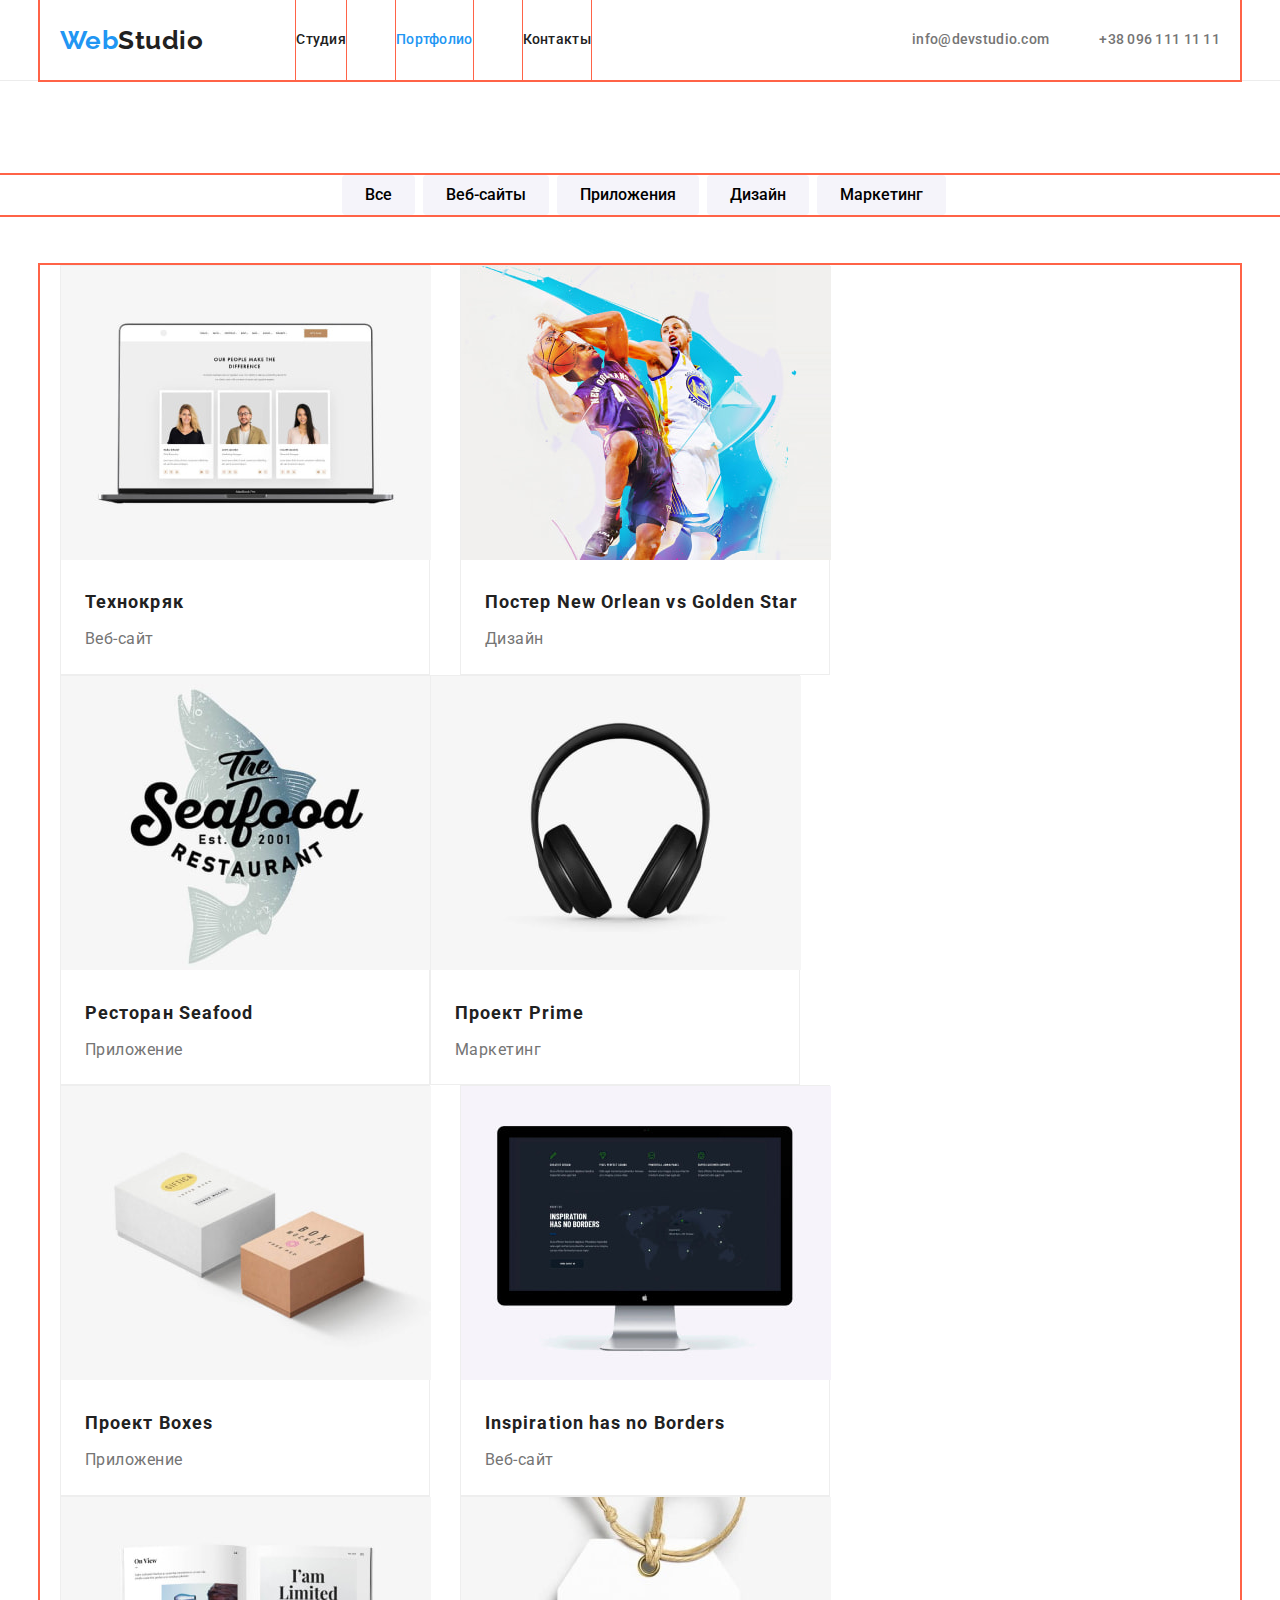
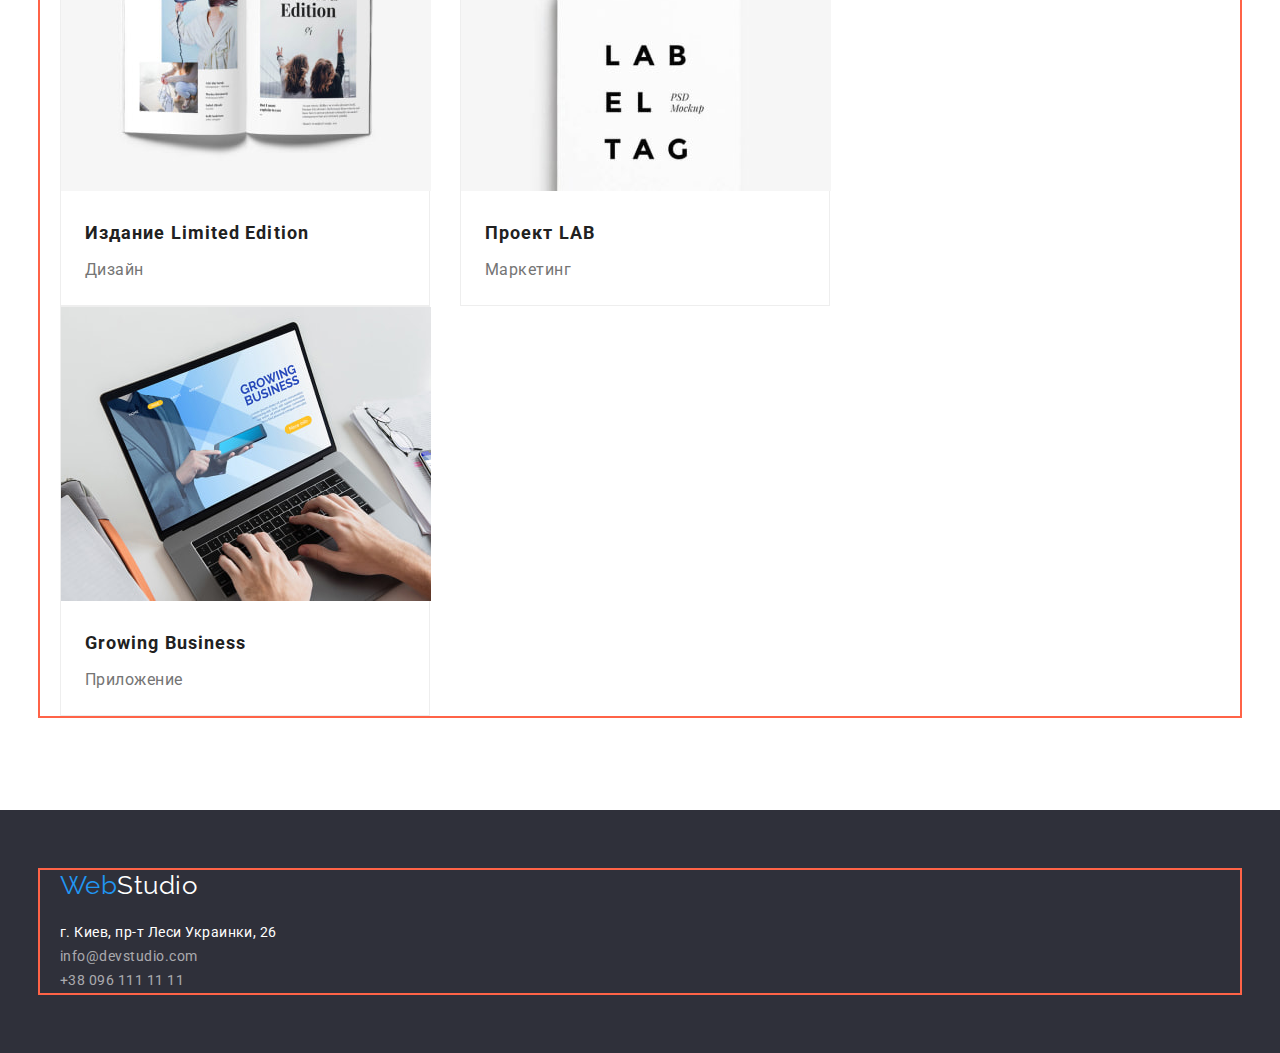
==== commit 80d5d464: "правки" ====
--- a/portfolio.html
+++ b/portfolio.html
@@ -20,13 +20,13 @@
 
   <body>
     <header class="page-header">
-      <div class="container">
+      <div class="container flex">
         <a class="logo" href="index.html"><span>Web</span>Studio</a>
-        <nav class="main-nav">
-          <ul>
-            <li><a class="link" href="./index.html">Студия</a></li>
-            <li><a class="link current" href="./portfolio.html">Портфолио</a></li>
-            <li><a class="link" href="./contacts.html">Контакты</a></li>
+        <nav>
+          <ul class="main-nav">
+            <li class="item"><a class="link" href="./index.html">Студия</a></li>
+            <li class="item"><a class="link current" href="./portfolio.html">Портфолио</a></li>
+            <li class="item"><a class="link" href="./contacts.html">Контакты</a></li>
           </ul>
         </nav>
 
@@ -38,10 +38,10 @@
     </header>
 
     <main class="work-exls">
-      <div class="filter-r">
+      <div class="filter">
         <h1 class="hidden" hidden="true">примеры работ</h1>
         <h2 class="hidden">типы проектов</h2>
-        <ul>
+        <ul class="filter-list">
           <li>
             <button class="work-btn" type="button">Все</button>
           </li>
@@ -61,13 +61,13 @@
       </div>
 
       <div class="container">
-        <ul class="work-prts">
-          <li class="pr-t">
+        <ul class="work-list">
+          <li class="project-card">
             <img src="./images/portfolio/project-01.jpg" alt="project 01 Технокряк" width="370" />
             <h3>Технокряк</h3>
             <p>Веб-сайт</p>
           </li>
-          <li class="pr-t">
+          <li class="project-card">
             <img
               src="./images/portfolio/project-02.jpg"
               alt="project 02 Постер New Orlean vs Golden Star"
@@ -76,7 +76,7 @@
             <h3>Постер New Orlean vs Golden Star</h3>
             <p>Дизайн</p>
           </li>
-          <li class="pr-t">
+          <li class="project-card">
             <img
               src="./images/portfolio/project-03.jpg"
               alt="project 03 Ресторан Seafood"
@@ -85,7 +85,7 @@
             <h3>Ресторан Seafood</h3>
             <p>Приложение</p>
           </li>
-          <li class="pr-t">
+          <li class="project-card">
             <img
               src="./images/portfolio/project-04.jpg"
               alt="project 04 Проект Prime"
@@ -94,7 +94,7 @@
             <h3>Проект Prime</h3>
             <p>Маркетинг</p>
           </li>
-          <li class="pr-t">
+          <li class="project-card">
             <img
               src="./images/portfolio/project-05.jpg"
               alt="project 05 Проект Boxes"
@@ -103,7 +103,7 @@
             <h3>Проект Boxes</h3>
             <p>Приложение</p>
           </li>
-          <li class="pr-t">
+          <li class="project-card">
             <img
               src="./images/portfolio/project-06.jpg"
               alt="project 06 Inspiration has no Borders"
@@ -112,7 +112,7 @@
             <h3>Inspiration has no Borders</h3>
             <p>Веб-сайт</p>
           </li>
-          <li class="pr-t">
+          <li class="project-card">
             <img
               src="./images/portfolio/project-07.jpg"
               alt="project 07 Издание Limited Edition"
@@ -121,12 +121,12 @@
             <h3>Издание Limited Edition</h3>
             <p>Дизайн</p>
           </li>
-          <li class="pr-t">
+          <li class="project-card">
             <img src="./images/portfolio/project-08.jpg" alt="Проект LAB" width="370" />
             <h3>Проект LAB</h3>
             <p>Маркетинг</p>
           </li>
-          <li class="pr-t">
+          <li class="project-card">
             <img
               src="./images/portfolio/project-09.jpg"
               alt="project 09 Growing Business"
--- a/css/styles.css
+++ b/css/styles.css
@@ -8,7 +8,7 @@
   --background-section: #f5f4fa;
   --background: #2f303a;
   --bg-work-btn: #f5f4fa;
-  --border-prt: #EEEEEE;
+  --border-prt: #eeeeee;
 }
 
 /* глобальные настройки */
@@ -17,14 +17,17 @@
   text-decoration: none;
   color: var(--secondary-text-color);
 }
+
 li {
   /* Убираем маркеры */
   list-style-type: none;
 }
+
 /* скрытие элементов - не подходит для семантики */
 .hidden {
   display: none;
 }
+
 /* глобальный border-box */
 *,
 *::before,
@@ -32,7 +35,13 @@
   box-sizing: border-box;
 }
 
-h1, h2, h3, h4, li, ul, p {
+h1,
+h2,
+h3,
+h4,
+li,
+ul,
+p {
   padding: 0 0;
   margin: 0 0;
 }
@@ -52,26 +61,31 @@
   color: var(--primary-text-color);
 }
 
+h2 {
+  font-size: 36px;
+  line-height: 1.16;
+  text-align: center;
+}
+
+/* хедер */
+.page-header {
+  background-color: var(--background-main);
+  border-bottom: 1px solid #ececec;
+}
+
 .container {
   margin-left: auto;
   margin-right: auto;
   width: 1200px;
   padding-left: 20px;
   padding-right: 20px;
-  outline: 2px solid tomato; 
-}
-
-h2 {
-  font-size: 36px;
-  line-height: 1.16;
-  text-align: center;
-}
-
-/* хедер */
-
-.page-header {
-  background-color: var(--background-main);
-  border-bottom: 1px solid #ECECEC;
+  outline: 2px solid tomato;
+}
+
+.flex {
+  display: flex;
+  align-items: center;
+  /* justify-content: space-between; */
 }
 
 /* лого */
@@ -80,9 +94,8 @@
   font-size: 26px;
   line-height: 1.19;
   color: var(--primary-text-color);
-  display: inline-block;
-  padding-top: 24px;
-  padding-bottom: 25px;
+  display: block;
+  margin-right: 93px;
 }
 
 .logo:hover,
@@ -95,31 +108,63 @@
 }
 
 /* нав. меню */
+.main-nav {
+  display: flex;
+}
+
+.main-nav .item {
+  outline: 1px solid tomato;
+}
+
+.main-nav .item:not(last-child) {
+  margin-right: 50px;
+}
+
+/* Еще один способ убрать крайний отступ
+.main-nav .item + .item {
+  margin-left: 50px;
+} */
+
 .main-nav .link {
+  display: block;
+  padding-top: 32px;
+  padding-bottom: 32px;
+
+  color: var(--primary-text-color);
+
   font-weight: 500;
   font-size: 14px;
   line-height: 1.14;
   letter-spacing: 0.02em;
-  color: var(--primary-text-color);
-  padding: 32px 0px;
-}
+}
+
 /* цвет наведение на меню  */
 .main-nav .link:hover,
 .main-nav .link:focus {
   color: var(--accent-color);
 }
+
 /* цвет меню текущей страницы */
 .main-nav .link.current {
   color: var(--accent-color);
 }
 
 .header-contact {
+  display: flex;
+  margin-left: auto;
+
+  color: var(--secondary-text-color);
+
   font-weight: 500;
   font-size: 14px;
   line-height: 1.14;
   letter-spacing: 0.02em;
-  color: var(--secondary-text-color);
-}
+}
+
+.header-contact li + li {
+  margin-left: 50px;
+}
+
 .header-contact a:hover {
   color: var(--accent-color);
 }
@@ -128,47 +173,62 @@
 .hero {
   background-color: var(--secondary-text-color);
   min-height: 600px;
-}
+  text-align: center;
+}
+
 h1 {
   font-weight: 900;
   font-size: 44px;
   line-height: 1.36;
-  text-align: center;
   letter-spacing: 0.06em;
   text-transform: uppercase;
-  color: var(--invert-text-color);  
+  color: var(--invert-text-color);
   padding-top: 200px;
   margin-bottom: 30px;
 }
+
 .main-btn {
-  font-size: 16px;
-  line-height: 1,87;
   display: inline-block;
   min-width: 200xp;
   height: 50px;
   padding: 10px 32px;
+  margin-bottom: 200px;
+  border: 1px solid transparent;
+  border-radius: 4px;
+  box-shadow: 0px 4px 4px rgba(0, 0, 0, 0.15);
+
+  color: var(--invert-text-color);
+  background: var(--accent-color);
+
+  font-size: 16px;
+  line-height: 1,87;
   align-items: center;
-  text-align: center;
   letter-spacing: 0.06em;
-  color: var(--invert-text-color);
-  background: var(--accent-color); 
-  box-shadow: 0px 4px 4px rgba(0, 0, 0, 0.15);
-  border-radius: 4px;
-  border: 1px solid transparent;
+
   cursor: pointer;
-  margin-bottom: 200px;
 }
 
 /* секция features */
 .features {
-margin-top: 94px;
-  }
+  margin-top: 94px;
+}
+
 .features h3 {
   font-size: 14px;
   line-height: 1.14;
   text-transform: uppercase;
   margin-bottom: 10px;
 }
+
+.features-list {
+  display: flex;
+  flex-wrap: wrap;
+  justify-content: space-between;
+}
+
+.features-list .item {
+  width: 270px;
+}
 .features p {
   font-weight: 400;
   font-size: 14px;
@@ -180,27 +240,39 @@
 /* секция employment */
 .employment {
   margin: 94px 0;
-  }
-
-.em-pic {
+}
+
+.em-list {
+  display: flex;
   margin-top: 50px;
- }
+  justify-content: space-between;
+}
+
+/* исправляет сбоку/снизу белые полосы у картинки */
+.em-list img {
+  display: block;
+}
 
 /* секция team */
 .team {
-padding: 94px 0;
-background-color: var(--background-section);
-}
+  padding: 94px 0;
+  background-color: var(--background-section);
+}
+
+.team-list{
+  display: flex;
+  justify-content: space-between;
+}
+
 .team h2 {
-margin-bottom: 50px;  
+  margin-bottom: 50px;
 }
 
 .border-photo {
   width: 270px;
   background-color: #ffffff;
-  box-shadow: 0px 1px 3px rgba(0, 0, 0, 0.12),
-  0px 1px 1px rgba(0, 0, 0, 0.14),
-  0px 2px 1px rgba(0, 0, 0, 0.2);
+  box-shadow: 0px 1px 3px rgba(0, 0, 0, 0.12), 0px 1px 1px rgba(0, 0, 0, 0.14),
+    0px 2px 1px rgba(0, 0, 0, 0.2);
   border-radius: 0px 0px 4px 4px;
 }
 
@@ -233,7 +305,7 @@
   font-size: 26px;
   line-height: 1.19;
   color: var(--invert-text-color);
-  display:inline-block;
+  display: inline-block;
   margin-bottom: 20px;
 }
 
@@ -248,6 +320,7 @@
   line-height: 1.71;
   color: var(--invert-text-color);
 }
+
 footer a {
   font-weight: 400;
   font-size: 14px;
@@ -260,18 +333,23 @@
 }
 
 /* Страница примеры работ */
-.filter-r {
-    margin-left: auto;
-    margin-right: auto;
-    margin-top: 94px;
-    width: 616px;
-    padding-left: 20px;
-    padding-right: 20px;
-    outline: 2px solid tomato;
-
+.filter {
+  /* margin-left: auto;
+  margin-right: auto; */
+  margin-top: 94px;
+  /* width: 616px; */
+  /* padding-left: 20px;
+  padding-right: 20px; */
+  outline: 2px solid tomato;
+}
+
+.filter-list {
+  display: flex;
+  justify-content: center;
 }
 
 .work-btn {
+  display: block;
   font-family: 'Roboto';
   font-weight: 500;
   font-size: 16px;
@@ -282,30 +360,37 @@
   cursor: pointer;
   padding: 6px 22px;
   border: 1px solid transparent;
-  margin-left: 8px; 
+  margin-left: 8px;
 }
 
 .work-btn:hover {
   color: var(--invert-text-color);
   background: var(--accent-color);
   box-shadow: 0px 3px 1px rgba(0, 0, 0, 0.1), 0px 1px 2px rgba(0, 0, 0, 0.08),
-    0px 2px 2px rgba(0, 0, 0, 0.12);
+  0px 2px 2px rgba(0, 0, 0, 0.12);
   border-radius: 4px;
 }
 
-.work-prts {
+.work-list {
+  display: flex;
+  flex-wrap: wrap;
   margin-top: 50px;
   margin-bottom: 94px;
 }
 
-.pr-t {
-width: 370px;
-background: var(--background-main);
-border: 1px solid var(--border-prt);
-box-sizing: border-box;
-}
-
-.work-prts h3 {
+.project-card {
+  width: 370px;
+  margin-right: 30px;
+  background: var(--background-main);
+  border: 1px solid var(--border-prt);
+  box-sizing: border-box;
+}
+
+.project-card:nth-child(3n) {
+  margin-right: 0;
+}
+
+.work-list h3 {
   font-size: 18px;
   line-height: 2;
   letter-spacing: 0.06em;
@@ -313,7 +398,7 @@
   margin: 20px 24px 0 24px;
 }
 
-.work-prts  p {
+.work-list p {
   font-weight: 400;
   font-size: 16px;
   line-height: 1.87;
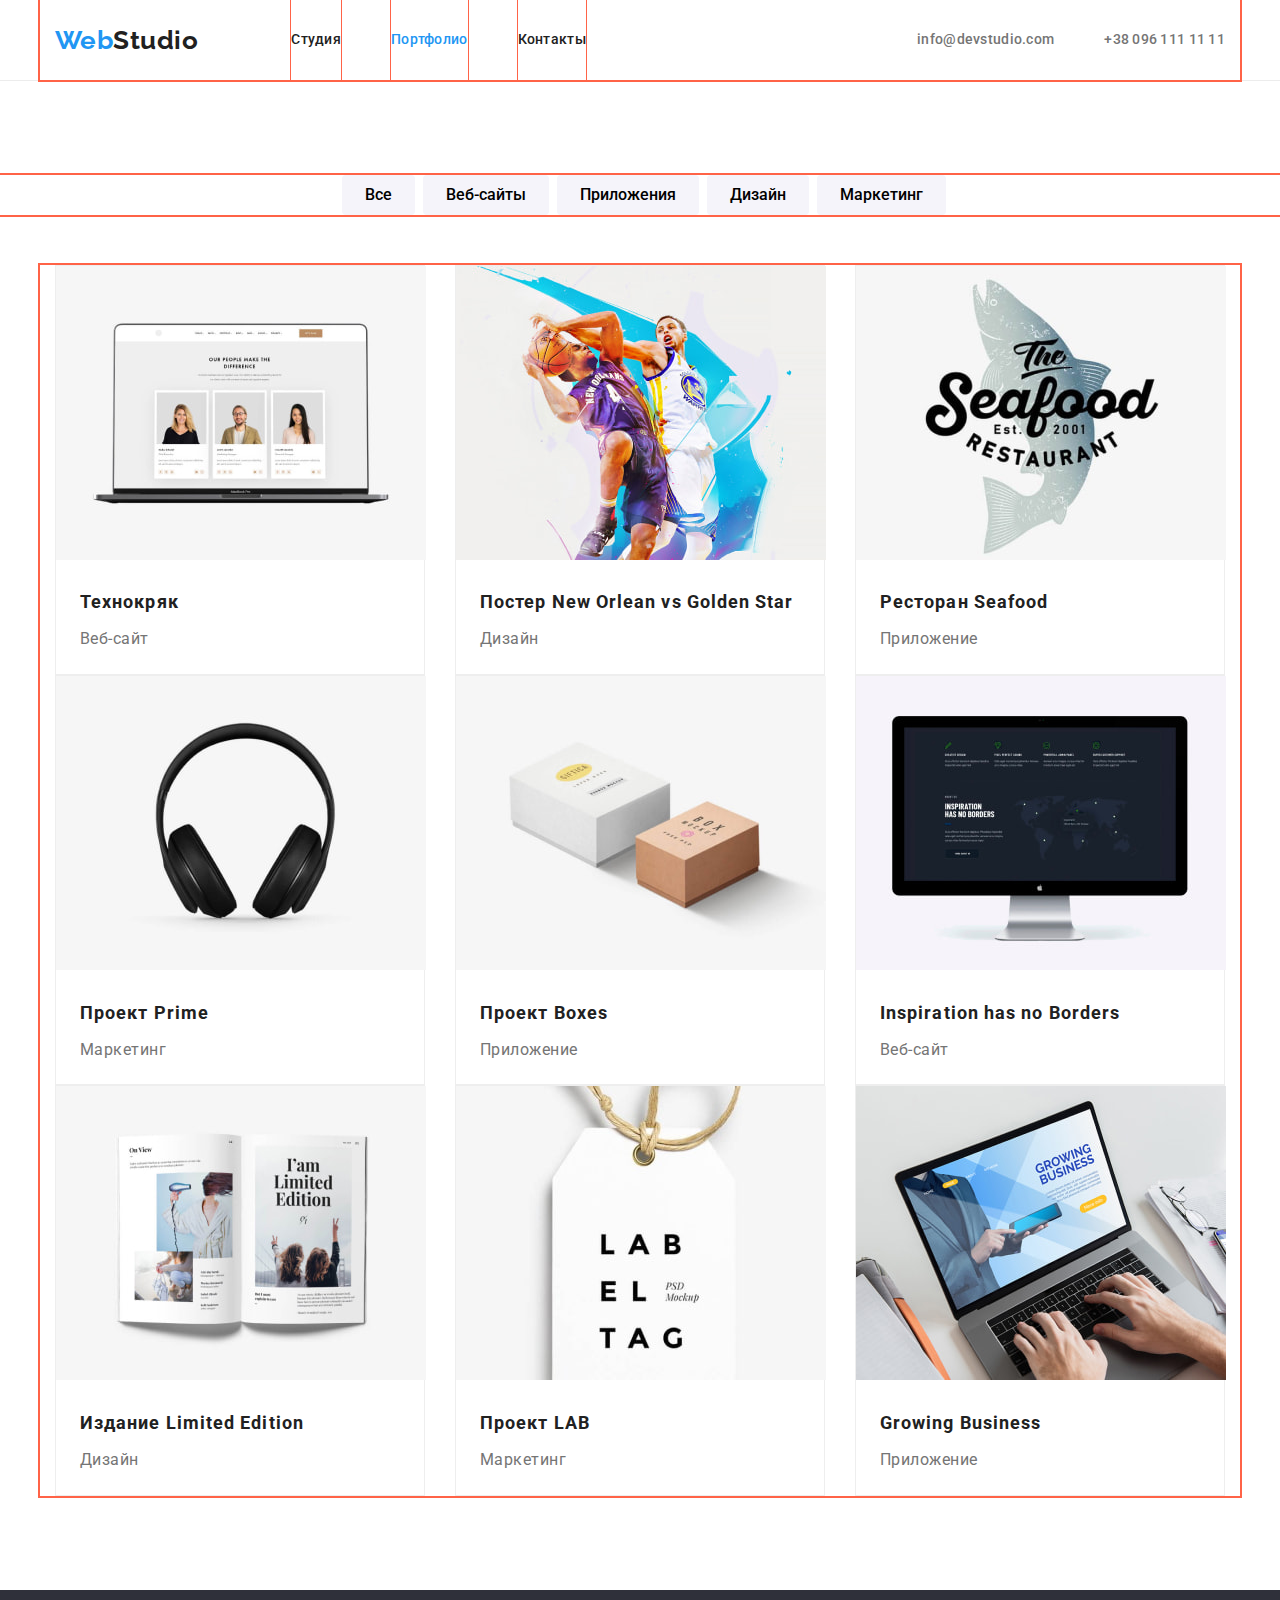
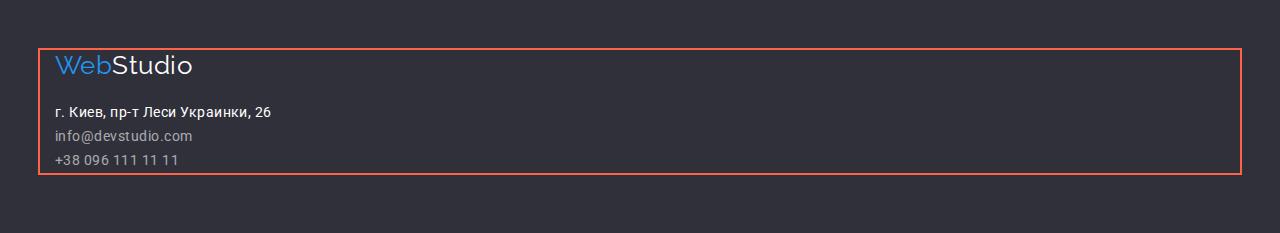
==== commit c0e50ad3: "Замена hide" ====
--- a/portfolio.html
+++ b/portfolio.html
@@ -39,8 +39,8 @@
 
     <main class="work-exls">
       <div class="filter">
-        <h1 class="hidden" hidden="true">примеры работ</h1>
-        <h2 class="hidden">типы проектов</h2>
+        <h1 class="hide" hide="true">примеры работ</h1>
+        <h2 class="hide">типы проектов</h2>
         <ul class="filter-list">
           <li>
             <button class="work-btn" type="button">Все</button>
--- a/css/styles.css
+++ b/css/styles.css
@@ -20,12 +20,14 @@
 
 li {
   /* Убираем маркеры */
-  list-style-type: none;
+  list-style: none;
 }
 
 /* скрытие элементов - не подходит для семантики */
-.hidden {
-  display: none;
+.hide {
+  position: absolute;
+  top: -9999px;
+  left: -9999px;
 }
 
 /* глобальный border-box */
@@ -77,8 +79,8 @@
   margin-left: auto;
   margin-right: auto;
   width: 1200px;
-  padding-left: 20px;
-  padding-right: 20px;
+  padding-left: 15px;
+  padding-right: 15px;
   outline: 2px solid tomato;
 }
 
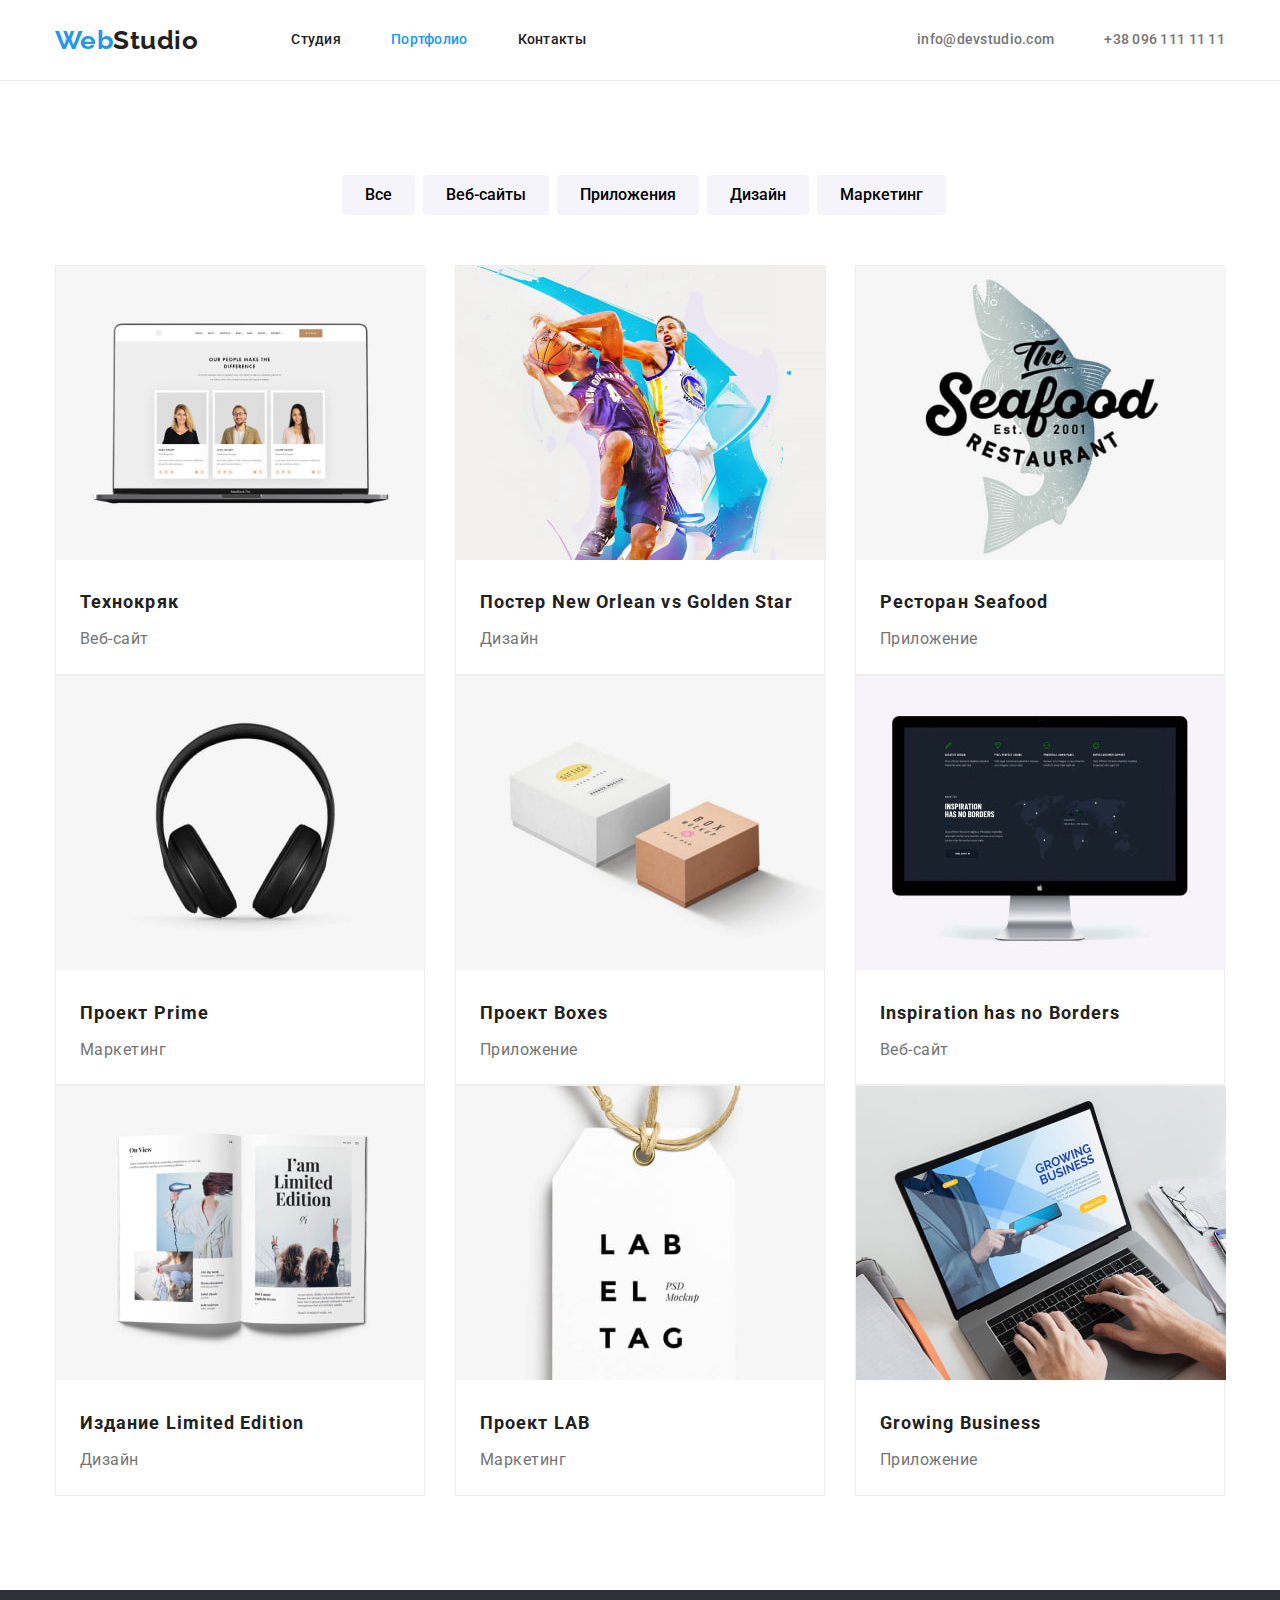
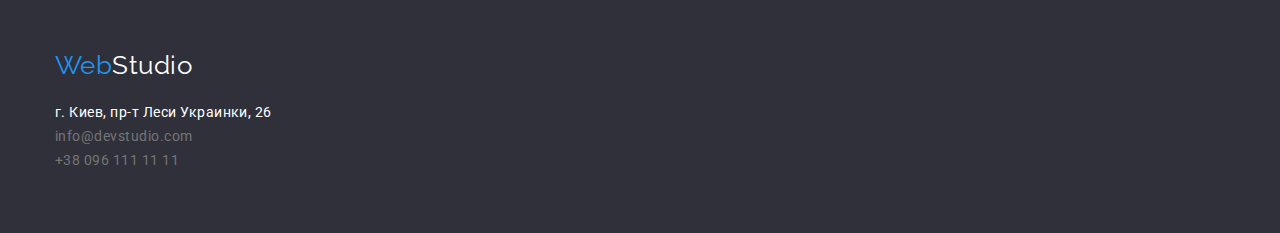
==== commit 03e9db20: "edit css" ====
--- a/portfolio.html
+++ b/portfolio.html
@@ -21,18 +21,18 @@
   <body>
     <header class="page-header">
       <div class="container flex">
-        <a class="logo" href="index.html"><span>Web</span>Studio</a>
+        <a class="logo link" href="index.html"><span>Web</span>Studio</a>
         <nav>
-          <ul class="main-nav">
+          <ul class="main-nav list">
             <li class="item"><a class="link" href="./index.html">Студия</a></li>
             <li class="item"><a class="link current" href="./portfolio.html">Портфолио</a></li>
             <li class="item"><a class="link" href="./contacts.html">Контакты</a></li>
           </ul>
         </nav>
 
-        <ul class="header-contact">
-          <li><a href="mailto:info@devstudio.com">info@devstudio.com</a></li>
-          <li><a href="tel:+380961111111">+38 096 111 11 11</a></li>
+        <ul class="header-contact list">
+          <li><a class="link" href="mailto:info@devstudio.com">info@devstudio.com</a></li>
+          <li><a class="link" href="tel:+380961111111">+38 096 111 11 11</a></li>
         </ul>
       </div>
     </header>
@@ -41,7 +41,7 @@
       <div class="filter">
         <h1 class="hide" hide="true">примеры работ</h1>
         <h2 class="hide">типы проектов</h2>
-        <ul class="filter-list">
+        <ul class="filter-list list">
           <li>
             <button class="work-btn" type="button">Все</button>
           </li>
@@ -61,7 +61,7 @@
       </div>
 
       <div class="container">
-        <ul class="work-list">
+        <ul class="work-list list">
           <li class="project-card">
             <img src="./images/portfolio/project-01.jpg" alt="project 01 Технокряк" width="370" />
             <h3>Технокряк</h3>
@@ -141,14 +141,14 @@
 
     <footer>
       <div class="container">
-        <a class="logo-footer" href="index.html"><span>Web</span>Studio</a>
-        <a href="https://goo.gl/maps/MwoCHRfoZyWxWFmu9">
+        <a class="logo-footer link" href="index.html"><span>Web</span>Studio</a>
+        <a class="link" href="https://goo.gl/maps/MwoCHRfoZyWxWFmu9">
           <address>г. Киев, пр-т Леси Украинки, 26</address>
         </a>
 
-        <ul>
-          <li><a href="mailto:info@devstudio.com">info@devstudio.com</a></li>
-          <li><a href="tel:+380961111111">+38 096 111 11 11</a></li>
+        <ul class="list">
+          <li><a class="link" href="mailto:info@devstudio.com">info@devstudio.com</a></li>
+          <li><a class="link" href="tel:+380961111111">+38 096 111 11 11</a></li>
         </ul>
       </div>
     </footer>
--- a/css/styles.css
+++ b/css/styles.css
@@ -12,14 +12,14 @@
 }
 
 /* глобальные настройки */
-a {
-  /* убирает подчеркивание ссылок */
+/* убирает подчеркивание ссылок */
+.link {
   text-decoration: none;
   color: var(--secondary-text-color);
 }
 
-li {
   /* Убираем маркеры */
+.list {
   list-style: none;
 }
 
@@ -81,7 +81,7 @@
   width: 1200px;
   padding-left: 15px;
   padding-right: 15px;
-  outline: 2px solid tomato;
+  /* outline: 2px solid tomato; */
 }
 
 .flex {
@@ -112,10 +112,6 @@
 /* нав. меню */
 .main-nav {
   display: flex;
-}
-
-.main-nav .item {
-  outline: 1px solid tomato;
 }
 
 .main-nav .item:not(last-child) {
@@ -336,13 +332,7 @@
 
 /* Страница примеры работ */
 .filter {
-  /* margin-left: auto;
-  margin-right: auto; */
   margin-top: 94px;
-  /* width: 616px; */
-  /* padding-left: 20px;
-  padding-right: 20px; */
-  outline: 2px solid tomato;
 }
 
 .filter-list {
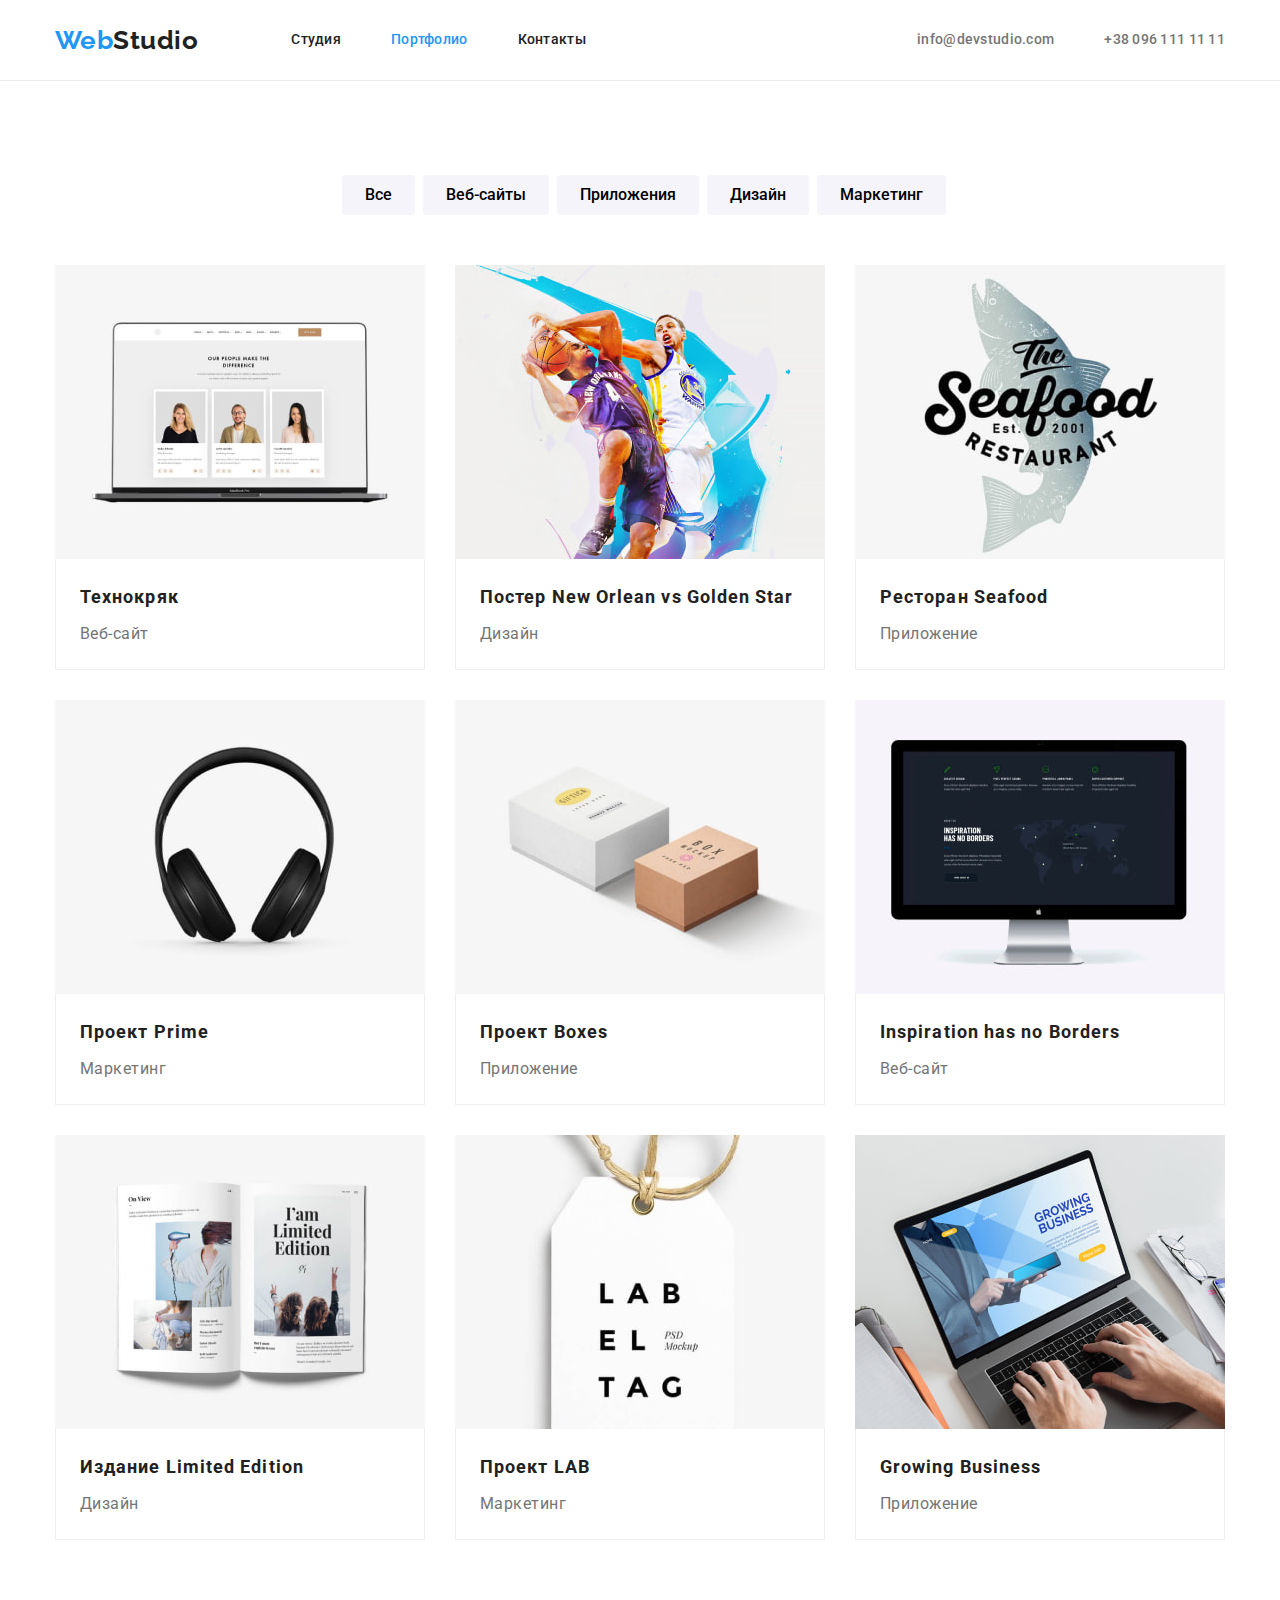
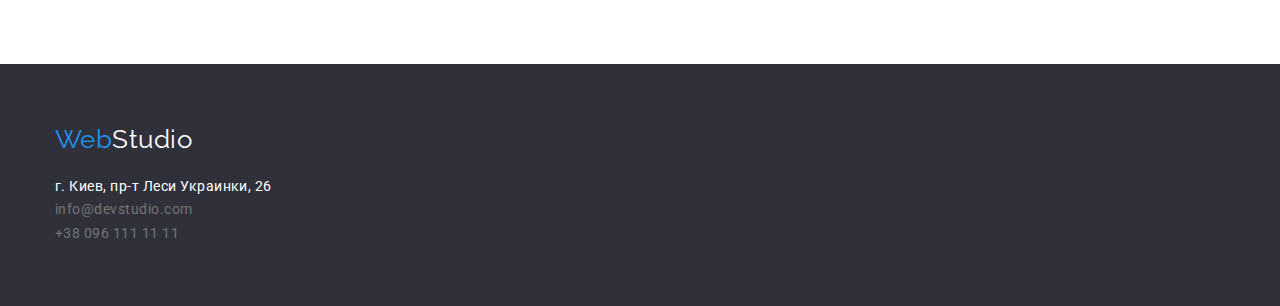
==== commit d2427985: "Рефракторинг CSS" ====
--- a/portfolio.html
+++ b/portfolio.html
@@ -37,7 +37,7 @@
       </div>
     </header>
 
-    <main class="work-exls">
+    <main class="work-exls section">
       <div class="filter">
         <h1 class="hide" hide="true">примеры работ</h1>
         <h2 class="hide">типы проектов</h2>
@@ -63,77 +63,107 @@
       <div class="container">
         <ul class="work-list list">
           <li class="project-card">
-            <img src="./images/portfolio/project-01.jpg" alt="project 01 Технокряк" width="370" />
-            <h3>Технокряк</h3>
-            <p>Веб-сайт</p>
+            <img
+              class="img"
+              src="./images/portfolio/project-01.jpg"
+              alt="project 01 Технокряк"
+              width="370"
+            />
+            <div class="card-desc">
+              <h3>Технокряк</h3>
+              <p>Веб-сайт</p>
+            </div>
           </li>
           <li class="project-card">
             <img
+              class="img"
               src="./images/portfolio/project-02.jpg"
               alt="project 02 Постер New Orlean vs Golden Star"
               width="370"
             />
-            <h3>Постер New Orlean vs Golden Star</h3>
-            <p>Дизайн</p>
+            <div class="card-desc">
+              <h3>Постер New Orlean vs Golden Star</h3>
+              <p>Дизайн</p>
+            </div>
           </li>
           <li class="project-card">
             <img
+              class="img"
               src="./images/portfolio/project-03.jpg"
               alt="project 03 Ресторан Seafood"
               width="370"
             />
-            <h3>Ресторан Seafood</h3>
-            <p>Приложение</p>
+            <div class="card-desc">
+              <h3>Ресторан Seafood</h3>
+              <p>Приложение</p>
+            </div>
           </li>
           <li class="project-card">
             <img
+              class="img"
               src="./images/portfolio/project-04.jpg"
               alt="project 04 Проект Prime"
               width="370"
             />
-            <h3>Проект Prime</h3>
-            <p>Маркетинг</p>
+            <div class="card-desc">
+              <h3>Проект Prime</h3>
+              <p>Маркетинг</p>
+            </div>
           </li>
           <li class="project-card">
             <img
+              class="img"
               src="./images/portfolio/project-05.jpg"
               alt="project 05 Проект Boxes"
               width="370"
             />
-            <h3>Проект Boxes</h3>
-            <p>Приложение</p>
+            <div class="card-desc">
+              <h3>Проект Boxes</h3>
+              <p>Приложение</p>
+            </div>
           </li>
           <li class="project-card">
             <img
+              class="img"
               src="./images/portfolio/project-06.jpg"
               alt="project 06 Inspiration has no Borders"
               width="370"
             />
-            <h3>Inspiration has no Borders</h3>
-            <p>Веб-сайт</p>
+            <div class="card-desc">
+              <h3>Inspiration has no Borders</h3>
+              <p>Веб-сайт</p>
+            </div>
           </li>
           <li class="project-card">
             <img
+              class="img"
               src="./images/portfolio/project-07.jpg"
               alt="project 07 Издание Limited Edition"
               width="370"
             />
-            <h3>Издание Limited Edition</h3>
-            <p>Дизайн</p>
+            <div class="card-desc">
+              <h3>Издание Limited Edition</h3>
+              <p>Дизайн</p>
+            </div>
           </li>
           <li class="project-card">
-            <img src="./images/portfolio/project-08.jpg" alt="Проект LAB" width="370" />
-            <h3>Проект LAB</h3>
-            <p>Маркетинг</p>
+            <img class="img" src="./images/portfolio/project-08.jpg" alt="Проект LAB" width="370" />
+            <div class="card-desc">
+              <h3>Проект LAB</h3>
+              <p>Маркетинг</p>
+            </div>
           </li>
           <li class="project-card">
             <img
+              class="img"
               src="./images/portfolio/project-09.jpg"
               alt="project 09 Growing Business"
               width="370"
             />
-            <h3>Growing Business</h3>
-            <p>Приложение</p>
+            <div class="card-desc">
+              <h3>Growing Business</h3>
+              <p>Приложение</p>
+            </div>
           </li>
         </ul>
       </div>
--- a/css/styles.css
+++ b/css/styles.css
@@ -18,9 +18,14 @@
   color: var(--secondary-text-color);
 }
 
-  /* Убираем маркеры */
+/* Убираем маркеры */
 .list {
   list-style: none;
+}
+
+/* убирает отступы у изображения */
+.img {
+  vertical-align: bottom;
 }
 
 /* скрытие элементов - не подходит для семантики */
@@ -60,6 +65,7 @@
   font-style: normal;
   font-weight: 700;
   letter-spacing: 0.03em;
+
   color: var(--primary-text-color);
 }
 
@@ -72,32 +78,39 @@
 /* хедер */
 .page-header {
   background-color: var(--background-main);
+
   border-bottom: 1px solid #ececec;
 }
 
 .container {
+  width: 1200px;
   margin-left: auto;
   margin-right: auto;
-  width: 1200px;
   padding-left: 15px;
   padding-right: 15px;
   /* outline: 2px solid tomato; */
 }
 
+.section {
+  padding-top: 94px;
+  padding-bottom: 94px;
+}
+
 .flex {
   display: flex;
   align-items: center;
-  /* justify-content: space-between; */
 }
 
 /* лого */
 .logo {
+  display: block;
+  margin-right: 93px;
+
   font-family: 'Raleway';
   font-size: 26px;
   line-height: 1.19;
+
   color: var(--primary-text-color);
-  display: block;
-  margin-right: 93px;
 }
 
 .logo:hover,
@@ -128,12 +141,12 @@
   padding-top: 32px;
   padding-bottom: 32px;
 
-  color: var(--primary-text-color);
-
   font-weight: 500;
   font-size: 14px;
   line-height: 1.14;
   letter-spacing: 0.02em;
+
+  color: var(--primary-text-color);
 }
 
 /* цвет наведение на меню  */
@@ -151,12 +164,12 @@
   display: flex;
   margin-left: auto;
 
-  color: var(--secondary-text-color);
-
   font-weight: 500;
   font-size: 14px;
   line-height: 1.14;
   letter-spacing: 0.02em;
+
+  color: var(--secondary-text-color);
 }
 
 .header-contact li + li {
@@ -169,20 +182,24 @@
 
 /* секция hero */
 .hero {
+  min-height: 600px;
+
+  text-align: center;
+
   background-color: var(--secondary-text-color);
-  min-height: 600px;
-  text-align: center;
 }
 
 h1 {
+  padding-top: 200px;
+  margin-bottom: 30px;
+
   font-weight: 900;
   font-size: 44px;
   line-height: 1.36;
   letter-spacing: 0.06em;
   text-transform: uppercase;
+
   color: var(--invert-text-color);
-  padding-top: 200px;
-  margin-bottom: 30px;
 }
 
 .main-btn {
@@ -191,31 +208,33 @@
   height: 50px;
   padding: 10px 32px;
   margin-bottom: 200px;
+
+  font-size: 16px;
+  line-height: 1, 87;
+  align-items: center;
+  letter-spacing: 0.06em;
+
+  color: var(--invert-text-color);
+  background: var(--accent-color);
+
   border: 1px solid transparent;
   border-radius: 4px;
   box-shadow: 0px 4px 4px rgba(0, 0, 0, 0.15);
 
-  color: var(--invert-text-color);
-  background: var(--accent-color);
-
-  font-size: 16px;
-  line-height: 1,87;
-  align-items: center;
-  letter-spacing: 0.06em;
-
   cursor: pointer;
 }
 
 /* секция features */
 .features {
-  margin-top: 94px;
+  padding-bottom: 0;
 }
 
 .features h3 {
+  margin-bottom: 10px;
+
   font-size: 14px;
   line-height: 1.14;
   text-transform: uppercase;
-  margin-bottom: 10px;
 }
 
 .features-list {
@@ -227,18 +246,18 @@
 .features-list .item {
   width: 270px;
 }
+
 .features p {
+  margin: 0;
+
   font-weight: 400;
   font-size: 14px;
   line-height: 1.71;
+
   color: var(--secondary-text-color);
-  margin: 0;
 }
 
 /* секция employment */
-.employment {
-  margin: 94px 0;
-}
 
 .em-list {
   display: flex;
@@ -253,11 +272,10 @@
 
 /* секция team */
 .team {
-  padding: 94px 0;
   background-color: var(--background-section);
 }
 
-.team-list{
+.team-list {
   display: flex;
   justify-content: space-between;
 }
@@ -268,43 +286,51 @@
 
 .border-photo {
   width: 270px;
+
   background-color: #ffffff;
+
+  border-radius: 0px 0px 4px 4px;
   box-shadow: 0px 1px 3px rgba(0, 0, 0, 0.12), 0px 1px 1px rgba(0, 0, 0, 0.14),
     0px 2px 1px rgba(0, 0, 0, 0.2);
-  border-radius: 0px 0px 4px 4px;
 }
 
 .team p {
   font-weight: 500;
+  margin-top: 30px;
+  margin-bottom: 10px;
+  
   font-size: 16px;
   line-height: 1.18;
   text-align: center;
-  margin-top: 30px;
-  margin-bottom: 10px;
 }
 
 .team h3 {
+  padding-bottom: 30px;
+
   font-weight: 400;
   font-size: 16px;
   line-height: 1.18;
   text-align: center;
+
   color: var(--secondary-text-color);
-  padding-bottom: 30px;
 }
 
 /* секция footer */
 footer {
+  padding: 60px 0;
+
   background: var(--background);
-  padding: 60px 0;
 }
 
 .logo-footer {
+  display: inline-block;
+  margin-bottom: 20px;
+
   font-family: 'Raleway';
   font-size: 26px;
   line-height: 1.19;
+
   color: var(--invert-text-color);
-  display: inline-block;
-  margin-bottom: 20px;
 }
 
 .logo-footer span {
@@ -316,6 +342,7 @@
   font-size: 14px;
   font-style: normal;
   line-height: 1.71;
+  
   color: var(--invert-text-color);
 }
 
@@ -323,6 +350,7 @@
   font-weight: 400;
   font-size: 14px;
   line-height: 1.71;
+
   color: rgba(255, 255, 255, 0.6);
 }
 
@@ -331,9 +359,6 @@
 }
 
 /* Страница примеры работ */
-.filter {
-  margin-top: 94px;
-}
 
 .filter-list {
   display: flex;
@@ -342,24 +367,29 @@
 
 .work-btn {
   display: block;
+  padding: 6px 22px;
+  margin-left: 8px;
+
   font-family: 'Roboto';
   font-weight: 500;
   font-size: 16px;
   line-height: 1.62;
   text-align: center;
+
   background: var(--bg-work-btn);
+
+  border: 1px solid transparent;
   border-radius: 4px;
+
   cursor: pointer;
-  padding: 6px 22px;
-  border: 1px solid transparent;
-  margin-left: 8px;
 }
 
 .work-btn:hover {
   color: var(--invert-text-color);
   background: var(--accent-color);
+
   box-shadow: 0px 3px 1px rgba(0, 0, 0, 0.1), 0px 1px 2px rgba(0, 0, 0, 0.08),
-  0px 2px 2px rgba(0, 0, 0, 0.12);
+    0px 2px 2px rgba(0, 0, 0, 0.12);
   border-radius: 4px;
 }
 
@@ -367,15 +397,15 @@
   display: flex;
   flex-wrap: wrap;
   margin-top: 50px;
-  margin-bottom: 94px;
 }
 
 .project-card {
+  box-sizing: border-box;
   width: 370px;
   margin-right: 30px;
+  margin-bottom: 30px;
+
   background: var(--background-main);
-  border: 1px solid var(--border-prt);
-  box-sizing: border-box;
 }
 
 .project-card:nth-child(3n) {
@@ -383,19 +413,27 @@
 }
 
 .work-list h3 {
+  display: inline-block;
+  margin: 20px 24px 0 24px;
+
   font-size: 18px;
   line-height: 2;
   letter-spacing: 0.06em;
-  display: inline-block;
-  margin: 20px 24px 0 24px;
 }
 
 .work-list p {
+  margin-top: 4px;
+  margin-bottom: 20px;
+  margin-left: 24px;
+
   font-weight: 400;
   font-size: 16px;
   line-height: 1.87;
+
   color: var(--secondary-text-color);
-  margin-top: 4px;
-  margin-bottom: 20px;
-  margin-left: 24px;
-}
+}
+
+.card-desc {
+  border: 1px solid var(--border-prt);
+  border-top: 0;
+}
